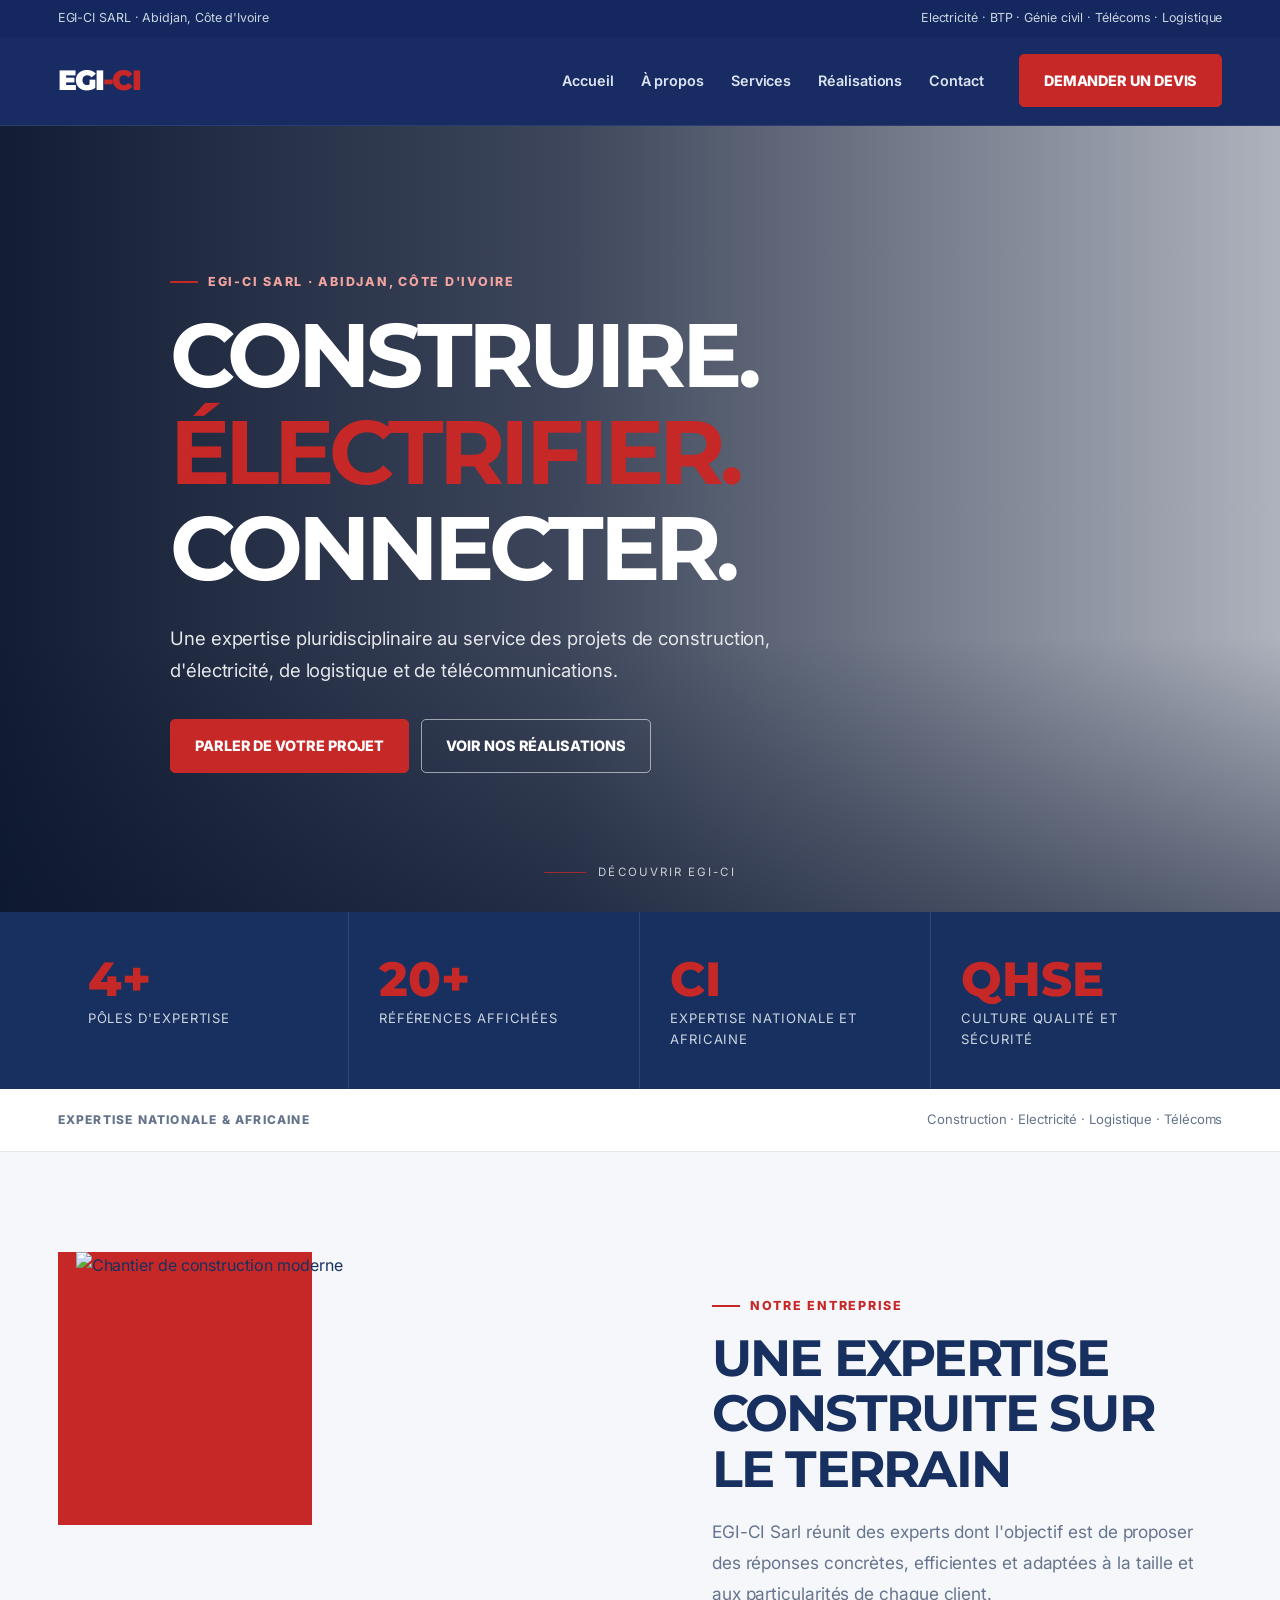
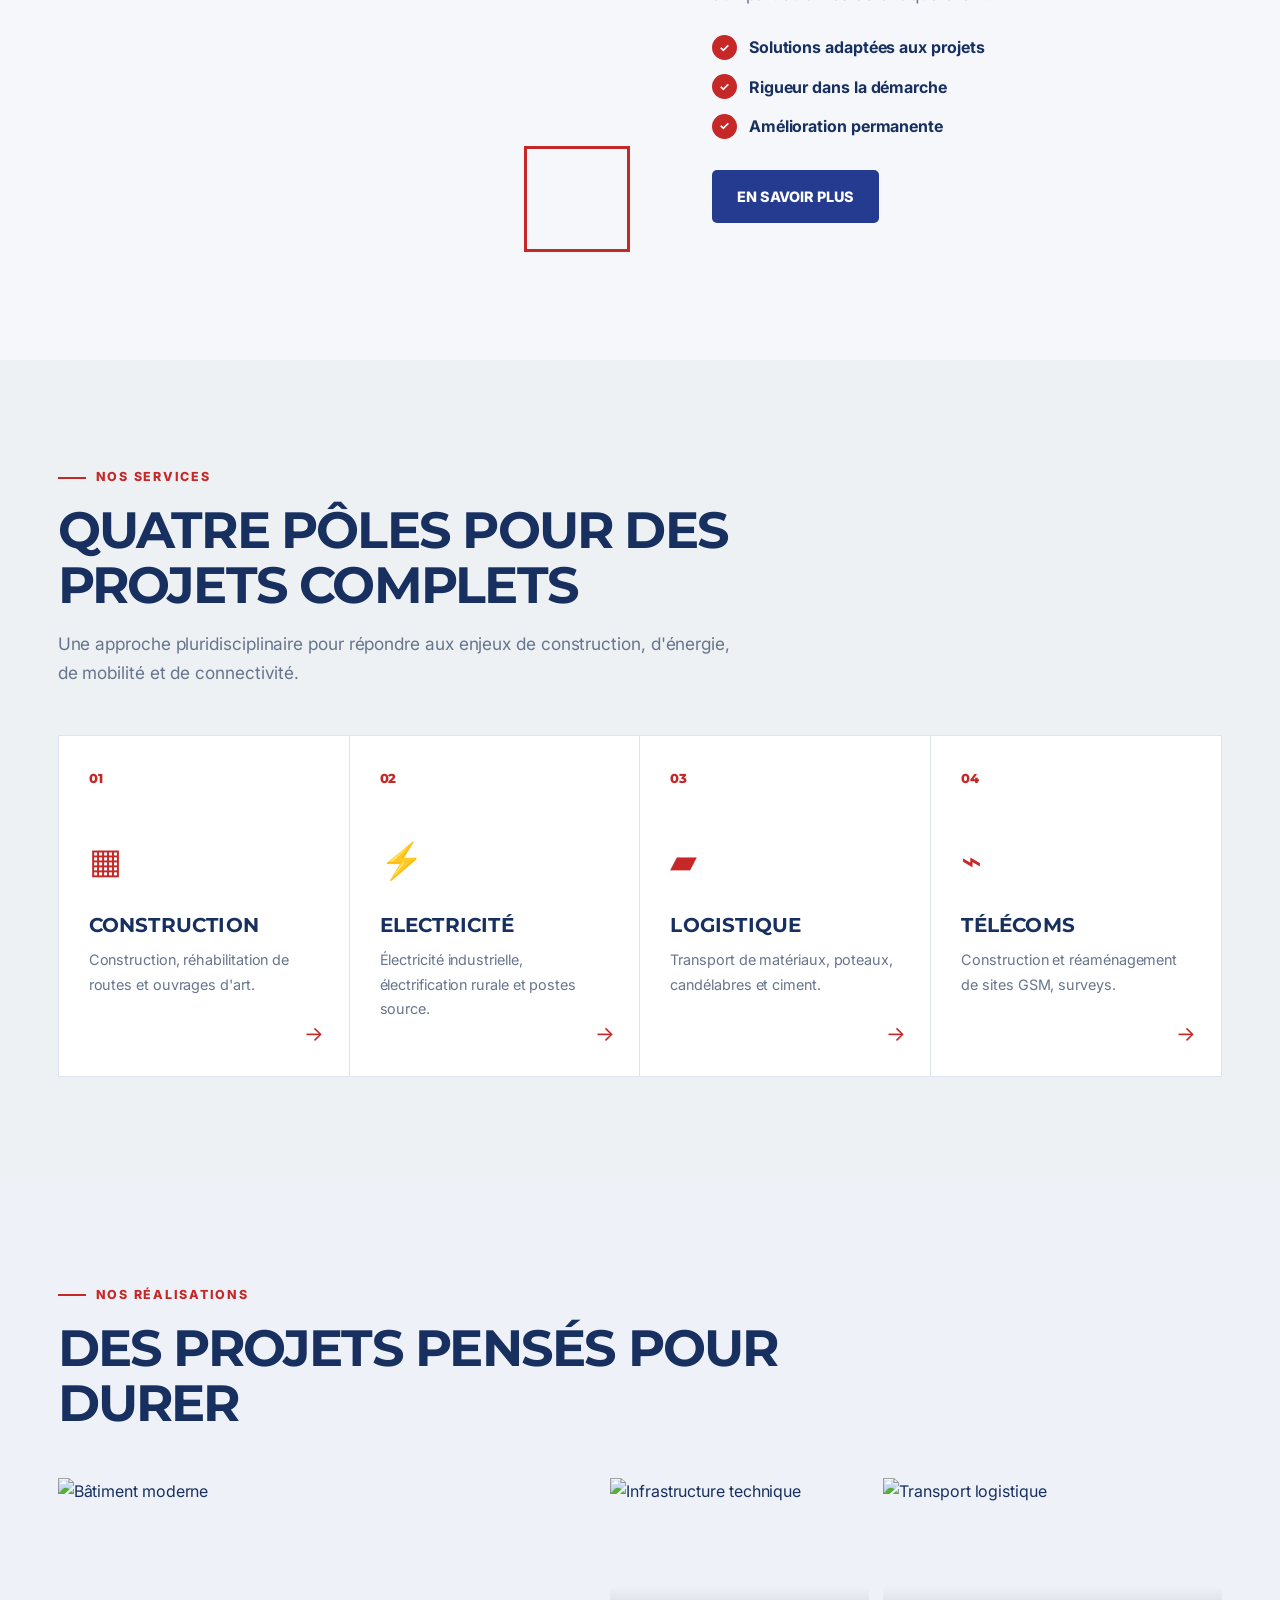
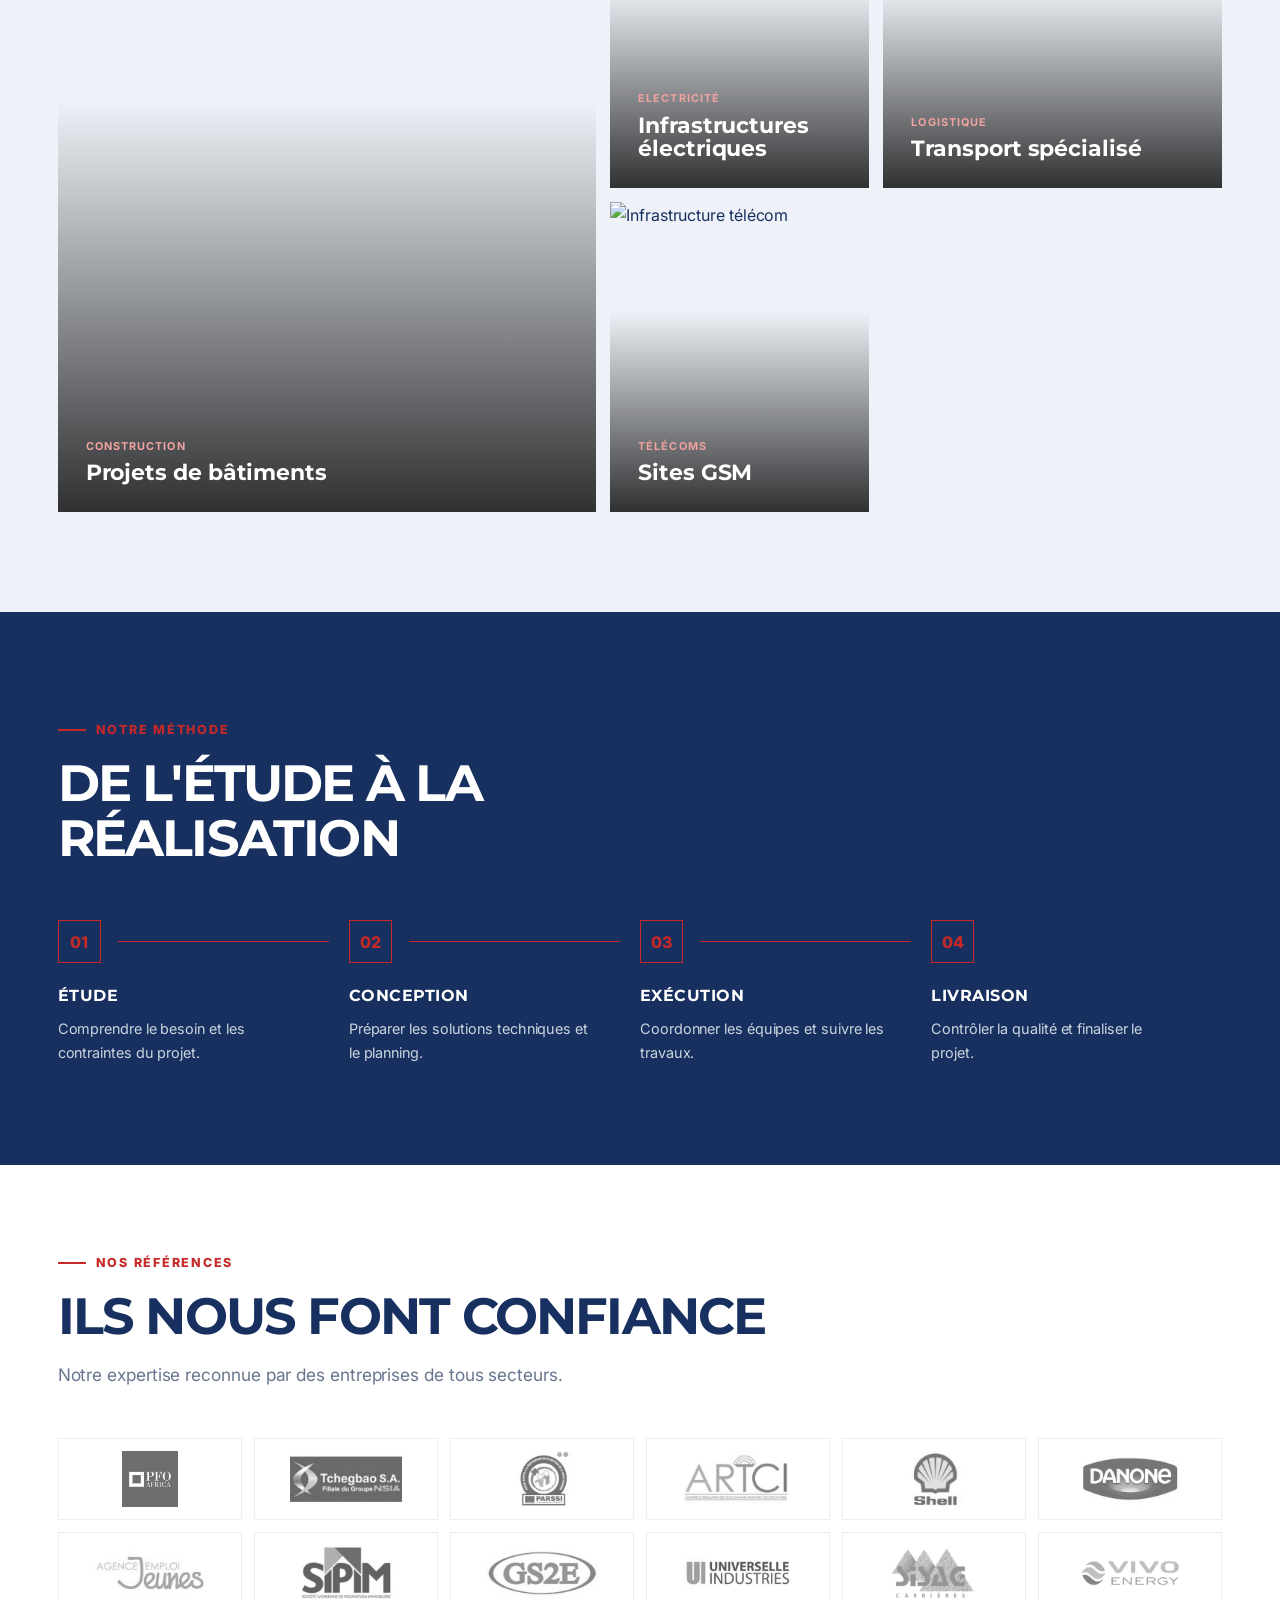
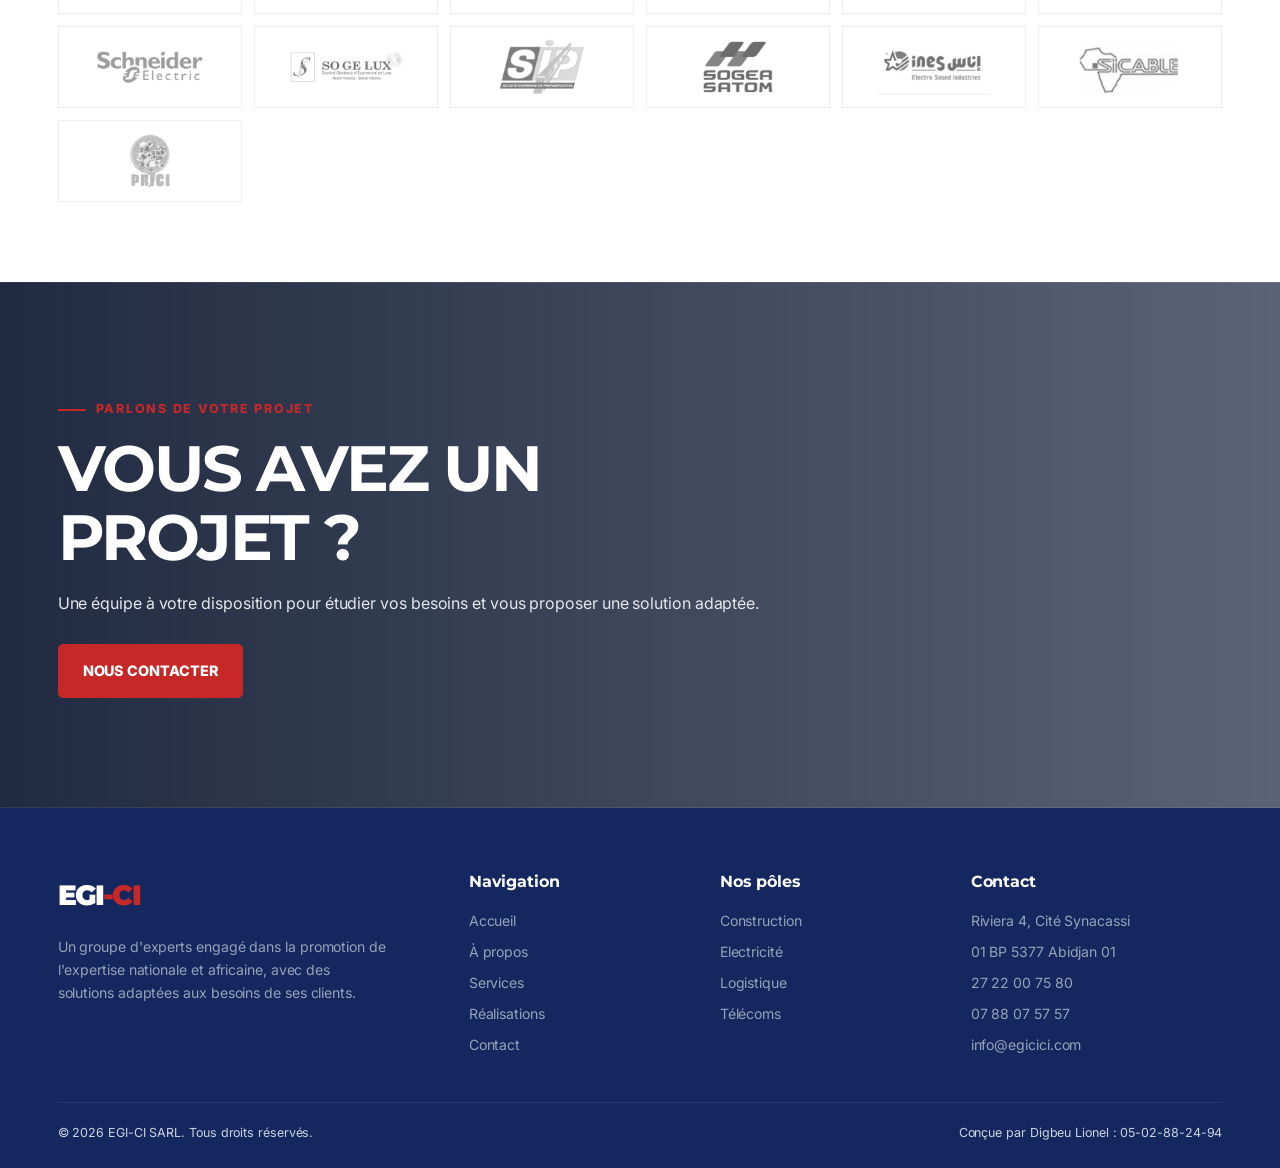
==== index.html @ a3d76b8f "Premier envoi du site" ====
<!doctype html>
<html lang="fr">

<head>
    <meta charset="utf-8">
    <meta name="viewport" content="width=device-width,initial-scale=1">
    <title>Accueil — EGI-CI</title>
    <meta name="description" content="EGI-CI SARL — construction, électricité, logistique et télécoms en Côte d'Ivoire">
    <link rel="stylesheet" href="css/style.css">
</head>

<body>
    <div class="topbar">
        <div class="container"><span>EGI-CI SARL · Abidjan, Côte d'Ivoire</span><span>Electricité · BTP · Génie civil ·
                Télécoms · Logistique</span></div>
    </div>
    <header class="navbar">
        <div class="container nav-inner">
            <a class="logo" href="index.html">EGI<span>-CI</span></a>
            <button class="menu-toggle" aria-label="Menu">☰</button>
            <nav class="nav-links">
                <a href="index.html">Accueil</a><a href="about.html">À propos</a><a href="services.html">Services</a><a
                    href="projects.html">Réalisations</a><a href="contact.html">Contact</a>
                <a class="btn btn-primary nav-cta" href="contact.html">DEMANDER UN DEVIS</a>
            </nav>
        </div>
    </header>
    <main>
        <section class="hero">
            <div class="container hero-content reveal">
                <div class="eyebrow">EGI-CI SARL · ABIDJAN, CÔTE D'IVOIRE</div>
                <h1>CONSTRUIRE.<br><span style="color:#C62828">ÉLECTRIFIER.</span><br>CONNECTER.</h1>
                <p>Une expertise pluridisciplinaire au service des projets de construction, d'électricité, de logistique
                    et de télécommunications.</p>
                <div class="hero-actions"><a class="btn btn-primary" href="contact.html">PARLER DE VOTRE PROJET</a><a
                        class="btn btn-outline" href="projects.html">VOIR NOS RÉALISATIONS</a></div>
            </div>
            <div class="scroll-note">DÉCOUVRIR EGI-CI</div>
        </section>
        <section class="stats">
            <div class="container stats-grid">
                <div class="stat reveal">
                    <div class="stat-number" data-count="4">0+</div>
                    <div class="stat-label">Pôles d'expertise</div>
                </div>
                <div class="stat reveal">
                    <div class="stat-number">20+</div>
                    <div class="stat-label">Références affichées</div>
                </div>
                <div class="stat reveal">
                    <div class="stat-number">CI</div>
                    <div class="stat-label">Expertise nationale et africaine</div>
                </div>
                <div class="stat reveal">
                    <div class="stat-number">QHSE</div>
                    <div class="stat-label">Culture qualité et sécurité</div>
                </div>
            </div>
        </section>
        <section style="background:#fff;border-bottom:1px solid #E5E7EB">
            <div class="container"
                style="padding:20px 0;display:flex;justify-content:space-between;gap:20px;align-items:center;flex-wrap:wrap">
                <span
                    style="font-size:.75rem;font-weight:800;letter-spacing:.1em;color:#64748B;text-transform:uppercase">Expertise
                    nationale & africaine</span><span style="font-size:.82rem;color:#64748B">Construction · Electricité
                    · Logistique · Télécoms</span></div>
        </section>
        <section class="section">
            <div class="container about-grid">
                <div class="image-frame reveal"><img
                        src="https://images.unsplash.com/photo-1590496793929-36417d3117de?auto=format&fit=crop&w=1200&q=85"
                        alt="Chantier de construction moderne"></div>
                <div class="reveal">
                    <div class="eyebrow">NOTRE ENTREPRISE</div>
                    <h2>UNE EXPERTISE CONSTRUITE SUR LE TERRAIN</h2>
                    <p class="lead" style="margin-top:20px">EGI-CI Sarl réunit des experts dont l'objectif est de
                        proposer des réponses concrètes, efficientes et adaptées à la taille et aux particularités de
                        chaque client.</p>
                    <ul class="check-list">
                        <li>Solutions adaptées aux projets</li>
                        <li>Rigueur dans la démarche</li>
                        <li>Amélioration permanente</li>
                    </ul><a class="btn btn-dark" href="about.html">EN SAVOIR PLUS</a>
                </div>
            </div>
        </section>
        <section class="section" style="background:#EEF1F4">
            <div class="container">
                <div class="section-head reveal">
                    <div class="eyebrow">NOS SERVICES</div>
                    <h2>QUATRE PÔLES POUR DES PROJETS COMPLETS</h2>
                    <p class="lead" style="margin-top:18px">Une approche pluridisciplinaire pour répondre aux enjeux de
                        construction, d'énergie, de mobilité et de connectivité.</p>
                </div>
                <div class="services-grid">
                    <div class="service-card reveal">
                        <div class="service-no">01</div>
                        <div class="service-icon">▦</div>
                        <h3>CONSTRUCTION</h3>
                        <p>Construction, réhabilitation de routes et ouvrages d'art.</p><a class="service-arrow"
                            href="services.html">→</a>
                    </div>
                    <div class="service-card reveal">
                        <div class="service-no">02</div>
                        <div class="service-icon">⚡</div>
                        <h3>ELECTRICITÉ</h3>
                        <p>Électricité industrielle, électrification rurale et postes source.</p><a
                            class="service-arrow" href="services.html">→</a>
                    </div>
                    <div class="service-card reveal">
                        <div class="service-no">03</div>
                        <div class="service-icon">▰</div>
                        <h3>LOGISTIQUE</h3>
                        <p>Transport de matériaux, poteaux, candélabres et ciment.</p><a class="service-arrow"
                            href="services.html">→</a>
                    </div>
                    <div class="service-card reveal">
                        <div class="service-no">04</div>
                        <div class="service-icon">⌁</div>
                        <h3>TÉLÉCOMS</h3>
                        <p>Construction et réaménagement de sites GSM, surveys.</p><a class="service-arrow"
                            href="services.html">→</a>
                    </div>
                </div>
            </div>
        </section>
        <section class="section projects">
            <div class="container">
                <div class="section-head reveal">
                    <div class="eyebrow">NOS RÉALISATIONS</div>
                    <h2>DES PROJETS PENSÉS POUR DURER</h2>
                </div>
                <div class="project-grid">
                    <a class="project reveal" href="projects.html"><img
                            src="https://images.unsplash.com/photo-1486406146926-c627a92ad1ab?auto=format&fit=crop&w=1400&q=85"
                            alt="Bâtiment moderne">
                        <div class="project-overlay">
                            <div><small>Construction</small>
                                <h3>Projets de bâtiments</h3>
                            </div>
                        </div>
                    </a>
                    <a class="project reveal" href="projects.html"><img
                            src="https://images.unsplash.com/photo-1518770660439-4636190af475?auto=format&fit=crop&w=900&q=85"
                            alt="Infrastructure technique">
                        <div class="project-overlay">
                            <div><small>Electricité</small>
                                <h3>Infrastructures électriques</h3>
                            </div>
                        </div>
                    </a>
                    <a class="project reveal" href="projects.html"><img
                            src="https://images.unsplash.com/photo-1558618666-fcd25c85cd64?auto=format&fit=crop&w=900&q=85"
                            alt="Transport logistique">
                        <div class="project-overlay">
                            <div><small>Logistique</small>
                                <h3>Transport spécialisé</h3>
                            </div>
                        </div>
                    </a>
                    <a class="project reveal" href="projects.html"><img
                            src="https://images.unsplash.com/photo-1558494949-ef010cbdcc31?auto=format&fit=crop&w=900&q=85"
                            alt="Infrastructure télécom">
                        <div class="project-overlay">
                            <div><small>Télécoms</small>
                                <h3>Sites GSM</h3>
                            </div>
                        </div>
                    </a>
                </div>
            </div>
        </section>
        <section class="section section-dark">
            <div class="container">
                <div class="section-head reveal">
                    <div class="eyebrow">NOTRE MÉTHODE</div>
                    <h2>DE L'ÉTUDE À LA RÉALISATION</h2>
                </div>
                <div class="process-grid">
                    <div class="process reveal">
                        <div class="process-number">01</div>
                        <h3>ÉTUDE</h3>
                        <p>Comprendre le besoin et les contraintes du projet.</p>
                    </div>
                    <div class="process reveal">
                        <div class="process-number">02</div>
                        <h3>CONCEPTION</h3>
                        <p>Préparer les solutions techniques et le planning.</p>
                    </div>
                    <div class="process reveal">
                        <div class="process-number">03</div>
                        <h3>EXÉCUTION</h3>
                        <p>Coordonner les équipes et suivre les travaux.</p>
                    </div>
                    <div class="process reveal">
                        <div class="process-number">04</div>
                        <h3>LIVRAISON</h3>
                        <p>Contrôler la qualité et finaliser le projet.</p>
                    </div>
                </div>
            </div>
        </section>
        <section class="section references">
            <div class="container">
                <div class="section-head reveal">
                    <div class="eyebrow">NOS RÉFÉRENCES</div>
                    <h2>ILS NOUS FONT CONFIANCE</h2>
                    <p class="lead" style="margin-top:18px">Notre expertise reconnue par des entreprises de tous secteurs.</p>
                </div>
            <div class="reference-grid">
                <div class="reference"><img src="assets/logos/PFO.png" alt="PFO"></div>
                <div class="reference"><img src="assets/logos/Tchegbao-300x150-1.jpg" alt="TCHEGBAO"></div>
                <div class="reference"><img src="assets/logos/PARSSI-300x150-1.jpg" alt="PARSSI"></div>
                <div class="reference"><img src="assets/logos/ARTCI-300x150-1.jpg" alt="ARTCI"></div>
                <div class="reference"><img src="assets/logos/SHELL-300x150-1.jpg" alt="SHELL"></div>
                <div class="reference"><img src="assets/logos/DANONE-300x150-1.jpg" alt="DANONE"></div>
                <div class="reference"><img src="assets/logos/AGENCE_EMPLOI_Jeunes-300x150-1.jpg" alt="AGENCE EMPLOI JEUNES"></div>
                <div class="reference"><img src="assets/logos/SIPIM-300x150-1.jpg" alt="SIPIM"></div>
                <div class="reference"><img src="assets/logos/GS2E-300x150-1.jpg" alt="GS2E"></div>
                <div class="reference"><img src="assets/logos/UNIVERSELLE_INDUSTRIES-300x150-1.jpg" alt="UNIVERSELLE INDUSTRIES"></div>
                <div class="reference"><img src="assets/logos/SISAG_Logo-300x150-1.png" alt="SISAG"></div>
                <div class="reference"><img src="assets/logos/VIVO_ENERGY_Logo-300x150-1.png" alt="VIVO ENERGY"></div>
                <div class="reference"><img src="assets/logos/Schneider_Electric_Logo-300x150-1.png" alt="SCHNEIDER ELECTRIC"></div>
                <div class="reference"><img src="assets/logos/SOGELUX_Logo-300x150-1.png" alt="SOGELUX"></div>
                <div class="reference"><img src="assets/logos/SIP_Logo-300x150-1.png" alt="SIP"></div>
                <div class="reference"><img src="assets/logos/SOGEA_SATOM_Logo-300x150-1.png" alt="SOGEA-SATOM"></div>
                <div class="reference"><img src="assets/logos/Ines_Logo-300x150-1.png" alt="INES"></div>
                <div class="reference"><img src="assets/logos/SICABLE_Logo-300x150-1.png" alt="SICABLE"></div>
                <div class="reference"><img src="assets/logos/PRICI_Logo-300x150-1.png" alt="PRICI"></div>
            </div>
            </div>
        </section>
        <section class="cta">
            <div class="container reveal">
                <div class="eyebrow">PARLONS DE VOTRE PROJET</div>
                <h2>VOUS AVEZ UN PROJET ?</h2>
                <p>Une équipe à votre disposition pour étudier vos besoins et vous proposer une solution adaptée.</p><a
                    class="btn btn-primary" href="contact.html">NOUS CONTACTER</a>
            </div>
        </section>
    </main>
    <footer>
        <div class="container">
            <div class="footer-grid">
                <div><a class="logo" href="index.html">EGI<span>-CI</span></a>
                    <p style="margin-top:16px;max-width:330px">Un groupe d'experts engagé dans la promotion de
                        l'expertise nationale et africaine, avec des solutions adaptées aux besoins de ses clients.</p>
                </div>
                <div>
                    <h3>Navigation</h3>
                    <ul>
                        <li><a href="index.html">Accueil</a></li>
                        <li><a href="about.html">À propos</a></li>
                        <li><a href="services.html">Services</a></li>
                        <li><a href="projects.html">Réalisations</a></li>
                        <li><a href="contact.html">Contact</a></li>
                    </ul>
                </div>
                <div>
                    <h3>Nos pôles</h3>
                    <ul>
                        <li>Construction</li>
                        <li>Electricité</li>
                        <li>Logistique</li>
                        <li>Télécoms</li>
                    </ul>
                </div>
                <div>
                    <h3>Contact</h3>
                    <ul>
                        <li>Riviera 4, Cité Synacassi</li>
                        <li>01 BP 5377 Abidjan 01</li>
                        <li>27 22 00 75 80</li>
                        <li>07 88 07 57 57</li>
                        <li>info@egicici.com</li>
                    </ul>
                </div>
            </div>
            <div class="footer-bottom"><span>© <span data-year></span> EGI-CI SARL. Tous droits
                    réservés.</span><span>Conçue par Digbeu Lionel : 05-02-88-24-94</span></div>
        </div>
    </footer>
    <script src="js/script.js"></script>
</body>

</html>
---- css/style.css ----
@import url('https://fonts.googleapis.com/css2?family=Inter:wght@400;500;600;700;800&family=Montserrat:wght@600;700;800;900&display=swap');

:root {
  --dark: #18305F;
  --orange: #C62828;
  --yellow: #C62828;
  --steel: #66758D;
  --light: #F5F7FB;
  --white: #FFFFFF;
  --line: #E2E7EF;
  --container: 1180px;
  --shadow: 0 18px 50px rgba(24, 48, 95, .10);
}

* {
  box-sizing: border-box;
  margin: 0;
  padding: 0
}

html {
  scroll-behavior: smooth
}

body {
  font-family: Inter, Arial, sans-serif;
  color: var(--dark);
  background: var(--light);
  line-height: 1.65
}

img {
  max-width: 100%;
  display: block
}

a {
  text-decoration: none;
  color: inherit
}

button,
input,
textarea {
  font: inherit
}

.container {
  width: min(92%, var(--container));
  margin: auto
}

.section {
  padding: 100px 0
}

.section-dark {
  background: var(--dark);
  color: #fff
}

.section-head {
  max-width: 720px;
  margin-bottom: 48px
}

.eyebrow {
  display: inline-flex;
  align-items: center;
  gap: 10px;
  color: var(--orange);
  font-size: .78rem;
  font-weight: 800;
  letter-spacing: .14em;
  text-transform: uppercase;
  margin-bottom: 14px
}

.eyebrow:before {
  content: "";
  width: 28px;
  height: 2px;
  background: var(--orange)
}

h1,
h2,
h3 {
  font-family: Montserrat, Arial, sans-serif;
  line-height: 1.08
}

h1 {
  font-size: clamp(3rem, 6vw, 5.3rem);
  letter-spacing: -.055em
}

h2 {
  font-size: clamp(2rem, 4vw, 3.25rem);
  letter-spacing: -.035em
}

h3 {
  font-size: 1.25rem
}

.lead {
  font-size: 1.08rem;
  color: var(--steel);
  max-width: 680px
}

.section-dark .lead {
  color: #CBD5DF
}

.btn {
  display: inline-flex;
  align-items: center;
  justify-content: center;
  gap: 10px;
  padding: 14px 24px;
  border-radius: 5px;
  font-weight: 800;
  font-size: .9rem;
  border: 1px solid transparent;
  transition: .3s ease;
  cursor: pointer
}

.btn-primary {
  background: var(--orange);
  color: #fff
}

.btn-primary:hover {
  background: #9F1F1F;
  transform: translateY(-2px);
  box-shadow: 0 10px 25px rgba(198, 40, 40, .25)
}

.btn-outline {
  border-color: rgba(255, 255, 255, .55);
  color: #fff;
  background: transparent
}

.btn-outline:hover {
  border-color: #fff;
  background: #fff;
  color: var(--dark)
}

.btn-dark {
  background: var(--dark);
  color: #fff
}

.btn-dark:hover {
  background: #102044;
  transform: translateY(-2px)
}

.topbar {
  background: #102044;
  color: #CBD5DF;
  font-size: .78rem
}

.topbar .container {
  display: flex;
  justify-content: space-between;
  gap: 20px;
  padding: 8px 0
}

.navbar {
  position: sticky;
  top: 0;
  z-index: 1000;
  background: rgba(24, 48, 95, .98);
  border-bottom: 1px solid rgba(255, 255, 255, .08);
  transition: .3s
}

.navbar.scrolled {
  box-shadow: 0 12px 35px rgba(0, 0, 0, .15)
}

.nav-inner {
  height: 82px;
  display: flex;
  align-items: center;
  justify-content: space-between;
  gap: 30px
}

.logo {
  font-family: Montserrat;
  font-weight: 900;
  letter-spacing: -.05em;
  font-size: 1.55rem;
  color: #fff
}

.logo span {
  color: var(--orange)
}

.nav-links {
  display: flex;
  align-items: center;
  gap: 27px;
  color: #DCE4F2;
  font-size: .9rem;
  font-weight: 600
}

.nav-links a {
  transition: .2s
}

.nav-links a:hover,
.nav-links a.active {
  color: var(--orange)
}

.nav-cta {
  margin-left: 8px
}

.menu-toggle {
  display: none;
  background: none;
  border: 0;
  color: #fff;
  font-size: 1.7rem
}

.hero {
  min-height: calc(100vh - 114px);
  display: flex;
  align-items: center;
  position: relative;
  background: linear-gradient(90deg, rgba(9, 20, 45, .92), rgba(9, 20, 45, .58), rgba(9, 20, 45, .35)), url('https://images.unsplash.com/photo-1504307651254-35680f356dfd?auto=format&fit=crop&w=2200&q=85') center/cover
}

.hero-content {
  color: #fff;
  max-width: 850px;
  padding: 100px 0
}

.hero .eyebrow {
  color: #E35B55
}

.hero p {
  font-size: 1.08rem;
  color: #E5E7EB;
  max-width: 650px;
  margin: 25px 0 32px
}

.hero-actions {
  display: flex;
  flex-wrap: wrap;
  gap: 12px
}

.scroll-note {
  position: absolute;
  bottom: 30px;
  left: 50%;
  transform: translateX(-50%);
  font-size: .72rem;
  letter-spacing: .18em;
  color: #fff;
  opacity: .75
}

.stats {
  background: var(--dark);
  color: #fff
}

.stats-grid {
  display: grid;
  grid-template-columns: repeat(4, 1fr)
}

.stat {
  padding: 34px 26px;
  border-right: 1px solid rgba(255, 255, 255, .1)
}

.stat:last-child {
  border-right: 0
}

.stat-number {
  font: 800 2.7rem Montserrat;
  color: var(--orange)
}

.stat-label {
  color: #CBD5DF;
  font-size: .9rem
}

.about-grid {
  display: grid;
  grid-template-columns: 1.05fr .95fr;
  gap: 75px;
  align-items: center
}

.image-frame {
  position: relative
}

.image-frame img {
  width: 100%;
  height: 560px;
  object-fit: cover
}

.image-frame:after {
  content: "";
  position: absolute;
  width: 120px;
  height: 120px;
  border: 3px solid var(--orange);
  right: -18px;
  bottom: -18px;
  z-index: -1
}

.check-list {
  list-style: none;
  margin: 25px 0 30px;
  display: grid;
  gap: 13px
}

.check-list li {
  display: flex;
  gap: 12px;
  align-items: center;
  font-weight: 700
}

.check-list li:before {
  content: "✓";
  display: grid;
  place-items: center;
  width: 25px;
  height: 25px;
  background: var(--orange);
  color: #fff;
  border-radius: 50%;
  font-size: .75rem
}

.services-grid {
  display: grid;
  grid-template-columns: repeat(4, 1fr);
  gap: 18px
}

.service-card {
  background: #fff;
  border: 1px solid var(--line);
  padding: 30px 26px;
  min-height: 300px;
  position: relative;
  transition: .3s ease
}

.service-card:hover {
  transform: translateY(-7px);
  border-color: var(--orange);
  box-shadow: var(--shadow)
}

.service-no {
  font: 800 .82rem Montserrat;
  color: var(--orange);
  margin-bottom: 45px
}

.service-icon {
  font-size: 2rem;
  margin-bottom: 25px
}

.service-card p {
  color: var(--steel);
  font-size: .9rem;
  margin-top: 12px
}

.service-arrow {
  position: absolute;
  bottom: 25px;
  right: 25px;
  color: var(--orange);
  font-size: 1.3rem
}

.projects {
  background: #EEF2F8
}

.project-grid {
  display: grid;
  grid-template-columns: 1.3fr .7fr .9fr;
  grid-template-rows: 280px 280px;
  gap: 14px
}

.project {
  position: relative;
  overflow: hidden
}

.project:first-child {
  grid-row: span 2
}

.project img {
  width: 100%;
  height: 100%;
  object-fit: cover;
  transition: .5s
}

.project:hover img {
  transform: scale(1.06)
}

.project-overlay {
  position: absolute;
  inset: 0;
  display: flex;
  align-items: flex-end;
  padding: 24px;
  background: linear-gradient(transparent 35%, rgba(0, 0, 0, .8));
  color: #fff
}

.project-overlay small {
  color: #E35B55;
  font-weight: 700;
  text-transform: uppercase;
  letter-spacing: .1em
}

.project-overlay h3 {
  margin-top: 4px
}

.process-grid {
  display: grid;
  grid-template-columns: repeat(4, 1fr);
  gap: 0;
  margin-top: 55px
}

.process {
  padding: 0 25px 0 0;
  position: relative
}

.process:not(:last-child):after {
  content: "";
  position: absolute;
  top: 21px;
  right: 20px;
  width: calc(100% - 80px);
  height: 1px;
  background: var(--orange)
}

.process-number {
  width: 43px;
  height: 43px;
  border: 1px solid var(--orange);
  display: grid;
  place-items: center;
  color: var(--orange);
  font-weight: 800;
  margin-bottom: 24px;
  background: var(--dark);
  position: relative;
  z-index: 1
}

.process p {
  color: #CBD5DF;
  margin-top: 12px;
  font-size: .9rem
}

.why-grid {
  display: grid;
  grid-template-columns: .9fr 1.1fr;
  gap: 70px;
  align-items: center
}

.why-image img {
  height: 540px;
  width: 100%;
  object-fit: cover
}

.advantages {
  display: grid;
  grid-template-columns: 1fr 1fr;
  gap: 28px;
  margin-top: 35px
}

.advantage {
  border-top: 1px solid var(--line);
  padding-top: 20px
}

.advantage span {
  color: var(--orange);
  font: 800 .75rem Montserrat
}

.advantage p {
  color: var(--steel);
  font-size: .9rem;
  margin-top: 8px
}

.cta {
  position: relative;
  color: #fff;
  background: linear-gradient(90deg, rgba(9, 20, 45, .9), rgba(9, 20, 45, .65)), url('https://images.unsplash.com/photo-1541888946425-d81bb19240f5?auto=format&fit=crop&w=2200&q=85') center/cover
}

.cta .container {
  padding: 110px 0
}

.cta h2 {
  max-width: 650px
}

.cta p {
  color: #E5E7EB;
  margin: 18px 0 28px
}
.references {
  background: #fff
}

.reference-grid {
  display: grid;
  grid-template-columns: repeat(6, 1fr);
  gap: 12px;
  margin-top: 35px
}

.reference {
  height: 90px;
  border: 1px solid var(--line);
  display: flex;
  align-items: center;
  justify-content: center;
  padding: 12px;
  box-sizing: border-box;
  overflow: hidden;
  filter: grayscale(1);
  opacity: .7;
  transition: .2s
}
.reference img {
  display: block;
  width: auto;
  height: auto;
  max-width: 100%;
  max-height: 100%;
  object-fit: contain;
}

.reference:hover {
  filter: none;
  opacity: 1;
  border-color: var(--orange)
}

.page-hero {
  padding: 105px 0 85px;
  background: var(--dark);
  color: #fff;
  position: relative;
  overflow: hidden
}

.page-hero {
  padding: 105px 0 85px;
  background: var(--dark);
  color: #fff;
  position: relative;
  overflow: hidden
}

.page-hero:after {
  content: "";
  position: absolute;
  right: -80px;
  top: -150px;
  width: 450px;
  height: 450px;
  border: 2px solid rgba(249, 115, 22, .35);
  transform: rotate(25deg)
}

.page-hero p {
  margin-top: 20px;
  color: #CBD5DF;
  max-width: 700px
}

.service-detail {
  display: grid;
  grid-template-columns: .8fr 1.2fr;
  gap: 60px;
  align-items: start;
  margin-bottom: 80px
}

.service-detail img {
  height: 380px;
  width: 100%;
  object-fit: cover
}

.service-detail ul {
  margin-top: 20px;
  padding-left: 20px;
  color: var(--steel)
}

.service-detail li {
  margin: 7px 0
}

.contact-grid {
  display: grid;
  grid-template-columns: .8fr 1.2fr;
  gap: 50px
}

.contact-card {
  background: var(--dark);
  color: #fff;
  padding: 38px
}

.contact-item {
  padding: 20px 0;
  border-bottom: 1px solid rgba(255, 255, 255, .12)
}

.contact-item:last-child {
  border-bottom: 0
}

.contact-item small {
  color: #94A3B8;
  display: block;
  margin-bottom: 4px
}

.form {
  background: #fff;
  border: 1px solid var(--line);
  padding: 38px
}

.form-grid {
  display: grid;
  grid-template-columns: 1fr 1fr;
  gap: 18px
}

.field {
  display: flex;
  flex-direction: column;
  gap: 7px
}

.field.full {
  grid-column: 1/-1
}

.field label {
  font-size: .8rem;
  font-weight: 800
}

.field input,
.field textarea {
  border: 1px solid #D7DDE3;
  padding: 13px 14px;
  outline: 0;
  border-radius: 3px
}

.field input:focus,
.field textarea:focus {
  border-color: var(--orange)
}

.field textarea {
  min-height: 150px;
  resize: vertical
}

footer {
  background: #102044;
  color: #CBD5DF;
  padding: 65px 0 25px
}

.footer-grid {
  display: grid;
  grid-template-columns: 1.5fr 1fr 1fr 1.2fr;
  gap: 45px
}

footer h3 {
  color: #fff;
  font-size: 1rem;
  margin-bottom: 18px
}

footer p,
footer li {
  font-size: .88rem;
  color: #94A3B8
}

footer ul {
  list-style: none;
  display: grid;
  gap: 8px
}

.footer-bottom {
  border-top: 1px solid rgba(255, 255, 255, .08);
  margin-top: 45px;
  padding-top: 20px;
  font-size: .78rem;
  display: flex;
  justify-content: space-between;
  gap: 20px
}

.reveal {
  opacity: 0;
  transform: translateY(24px);
  transition: .7s ease
}

.reveal.visible {
  opacity: 1;
  transform: none
}

@media(max-width:1000px) {
  .nav-links {
    gap: 16px
  }

  .services-grid {
    grid-template-columns: 1fr 1fr
  }

  .reference-grid {
    grid-template-columns: repeat(3, 1fr)
  }

  .about-grid,
  .why-grid,
  .contact-grid {
    grid-template-columns: 1fr;
    gap: 45px
  }

  .image-frame img,
  .why-image img {
    height: 440px
  }
}

@media(max-width:780px) {
  .topbar {
    display: none
  }

  .nav-inner {
    height: 72px
  }

  .menu-toggle {
    display: block
  }

  .nav-links {
    display: none;
    position: absolute;
    top: 72px;
    left: 0;
    right: 0;
    background: var(--dark);
    padding: 20px 4%;
    flex-direction: column;
    align-items: flex-start;
    border-top: 1px solid rgba(255, 255, 255, .08)
  }

  .nav-links.open {
    display: flex
  }

  .nav-cta {
    margin-left: 0
  }

  .hero {
    min-height: calc(100vh - 72px)
  }

  .hero-content {
    padding: 80px 0
  }

  .stats-grid {
    grid-template-columns: 1fr 1fr
  }

  .stat:nth-child(2) {
    border-right: 0
  }

  .stat:nth-child(-n+2) {
    border-bottom: 1px solid rgba(255, 255, 255, .1)
  }

  .section {
    padding: 75px 0
  }

  .services-grid {
    grid-template-columns: 1fr
  }

  .project-grid {
    display: grid;
    grid-template-columns: 1fr;
    grid-template-rows: 300px 220px 220px 220px
  }

  .project:first-child {
    grid-row: auto
  }

  .process-grid {
    grid-template-columns: 1fr;
    gap: 30px
  }

  .process {
    padding-right: 0
  }

  .process:not(:last-child):after {
    display: none
  }

  .advantages {
    grid-template-columns: 1fr
  }

  .form-grid {
    grid-template-columns: 1fr
  }

  .field.full {
    grid-column: auto
  }

  .footer-grid {
    grid-template-columns: 1fr 1fr
  }

  .footer-bottom {
    flex-direction: column
  }
}

@media(max-width:500px) {
  h1 {
    font-size: 2.65rem
  }

  .hero-actions {
    flex-direction: column;
    align-items: stretch
  }

  .btn {
    width: 100%
  }

  .stats-grid {
    grid-template-columns: 1fr
  }

  .stat {
    border-right: 0;
    border-bottom: 1px solid rgba(255, 255, 255, .1) !important
  }

  .reference-grid {
    grid-template-columns: 1fr 1fr
  }

  .footer-grid {
    grid-template-columns: 1fr
  }
}

/* ===== V2 PREMIUM CORPORATE LAYER ===== */
:root {
  --dark-2: #102044;
  --orange-2: #C62828;
  --radius-sm: 4px;
}

body {
  letter-spacing: -.005em
}

.container {
  width: min(91%, 1240px)
}

.nav-inner {
  height: 88px
}

.logo {
  font-size: 1.72rem;
  letter-spacing: -.065em
}

.nav-links a {
  position: relative
}

.nav-links a:not(.btn):after {
  content: "";
  position: absolute;
  left: 0;
  bottom: -9px;
  width: 0;
  height: 2px;
  background: var(--orange);
  transition: .25s
}

.nav-links a:not(.btn):hover:after,
.nav-links a.active:not(.btn):after {
  width: 100%
}

.hero {
  min-height: calc(100vh - 114px);
  background:
    linear-gradient(90deg, rgba(9, 20, 45, .96) 0%, rgba(9, 20, 45, .78) 44%, rgba(9, 20, 45, .30) 100%),
    url('https://images.unsplash.com/photo-1541888946425-d81bb19240f5?auto=format&fit=crop&w=2400&q=90') center/cover;
}

.hero:before {
  content: "";
  position: absolute;
  inset: 0;
  background: linear-gradient(0deg, rgba(9, 20, 45, .5), transparent 35%);
  pointer-events: none
}

.hero-content {
  position: relative;
  z-index: 1;
  max-width: 940px
}

.hero h1 {
  font-size: clamp(3.25rem, 7vw, 6.6rem);
  max-width: 900px
}

.hero h1 span {
  display: inline-block
}

.hero p {
  font-size: 1.16rem;
  line-height: 1.75;
  max-width: 680px
}

.hero-actions .btn {
  min-width: 190px
}

.scroll-note {
  display: flex;
  align-items: center;
  gap: 12px
}

.scroll-note:before {
  content: "";
  width: 42px;
  height: 1px;
  background: var(--orange)
}

.stats {
  position: relative
}

.stats-grid {
  grid-template-columns: repeat(4, 1fr)
}

.stat {
  padding: 38px 30px
}

.stat-number {
  font-size: 3rem
}

.stat-label {
  font-size: .82rem;
  text-transform: uppercase;
  letter-spacing: .07em
}

.section-head h2 {
  max-width: 800px
}

.about-grid {
  gap: 90px
}

.image-frame {
  padding: 0 0 18px 18px
}

.image-frame:before {
  content: "";
  position: absolute;
  left: 0;
  top: 0;
  width: 45%;
  height: 45%;
  background: var(--orange);
  z-index: -1
}

.image-frame:after {
  right: -8px;
  bottom: 8px;
  width: 100px;
  height: 100px
}

.image-frame img {
  height: 590px
}

.about-grid .lead {
  line-height: 1.8
}

.services-grid {
  grid-template-columns: repeat(4, 1fr);
  gap: 1px;
  background: #DDE4EF;
  border: 1px solid #DDE4EF
}

.service-card {
  border: 0;
  min-height: 340px;
  padding: 34px 30px
}

.service-icon {
  font-size: 2.2rem;
  color: var(--orange)
}

.service-card h3 {
  letter-spacing: .01em
}

.service-card p {
  line-height: 1.7
}

.service-card:hover {
  transform: none;
  box-shadow: none;
  background: #fff
}

.service-card:hover .service-no {
  color: var(--dark)
}

.service-card:hover .service-icon {
  transform: translateY(-3px)
}

.service-icon {
  transition: .3s
}

.project-grid {
  grid-template-columns: 1.35fr .65fr .85fr;
  grid-template-rows: 310px 310px
}

.project-overlay {
  padding: 28px
}

.project-overlay h3 {
  font-size: 1.35rem
}

.project-overlay small {
  font-size: .68rem
}

.process {
  padding-right: 42px
}

.process-number {
  border-radius: 0
}

.process h3 {
  font-size: 1rem;
  letter-spacing: .03em
}

.process p {
  line-height: 1.7
}

.references {
  padding-top: 80px;
  padding-bottom: 80px
}

.reference {
  height: 82px;
  background: #fff
}

.cta:before {
  content: "";
  position: absolute;
  inset: 0;
  border-top: 1px solid rgba(255, 255, 255, .08);
  border-bottom: 1px solid rgba(255, 255, 255, .08)
}

.cta .container {
  position: relative
}

.cta h2 {
  font-size: clamp(2.5rem, 5vw, 4.5rem)
}

.page-hero {
  padding: 130px 0 105px
}

.page-hero h1 {
  font-size: clamp(3rem, 6vw, 5.8rem)
}

footer {
  background: #0D1B36
}

.footer-grid {
  grid-template-columns: 1.6fr .9fr .9fr 1.1fr
}

@media(max-width:1000px) {
  .services-grid {
    grid-template-columns: 1fr 1fr
  }
}

@media(max-width:780px) {
  .nav-inner {
    height: 74px
  }

  .nav-links {
    top: 74px
  }

  .hero {
    min-height: calc(100vh - 74px)
  }

  .hero h1 {
    font-size: clamp(2.8rem, 12vw, 4.5rem)
  }

  .hero p {
    font-size: 1rem
  }

  .image-frame {
    padding-left: 10px
  }
}

/* ===== V3 EGI-CI BRAND SYSTEM + REALISATIONS GALLERY ===== */
:root {
  --brand-blue: #243B8F;
  --brand-blue-dark: #14275F;
  --brand-red: #C62828;
  --brand-red-dark: #9F1F1F;
  --brand-red-soft: #E35B55;
}

/* Brand colors sampled visually from the EGI-CI logo shown on the official website. */
.topbar {
  background: var(--brand-blue-dark)
}

.navbar {
  background: rgba(20, 39, 95, .98)
}

.nav-links a:hover,
.nav-links a.active {
  color: var(--brand-red-soft)
}

.nav-links a:not(.btn):after {
  background: var(--brand-red)
}

.logo span,
.eyebrow,
.service-no,
.service-arrow,
.stat-number {
  color: var(--brand-red)
}

.btn-primary {
  background: var(--brand-red);
  border-color: var(--brand-red)
}

.btn-primary:hover {
  background: var(--brand-red-dark);
  border-color: var(--brand-red-dark);
  box-shadow: 0 10px 25px rgba(198, 40, 40, .25)
}

.btn-dark {
  background: var(--brand-blue);
  color: #fff
}

.btn-dark:hover {
  background: var(--brand-blue-dark)
}

.hero .eyebrow {
  color: #F1A3A0
}

.scroll-note:before {
  background: var(--brand-red)
}

.image-frame:before {
  background: var(--brand-red)
}

.image-frame:after {
  border-color: var(--brand-red)
}

.check-list li:before {
  background: var(--brand-red)
}

.service-card:hover {
  border-color: var(--brand-red)
}

.project-overlay small {
  color: #F1A3A0
}

.process:not(:last-child):after {
  background: var(--brand-red)
}

.process-number {
  border-color: var(--brand-red);
  color: var(--brand-red)
}

.advantage span {
  color: var(--brand-red)
}

.page-hero .eyebrow:before,
.eyebrow:before {
  background: var(--brand-red)
}

footer {
  background: var(--brand-blue-dark)
}

/* Gallery */
.gallery-toolbar {
  display: flex;
  align-items: center;
  justify-content: space-between;
  gap: 20px;
  flex-wrap: wrap;
  margin: 0 0 34px
}

.gallery-filters {
  display: flex;
  gap: 8px;
  flex-wrap: wrap
}

.gallery-filter {
  appearance: none;
  border: 1px solid #D9E0EC;
  background: #fff;
  color: var(--brand-blue);
  padding: 11px 17px;
  border-radius: 999px;
  font-size: .78rem;
  font-weight: 800;
  letter-spacing: .04em;
  text-transform: uppercase;
  cursor: pointer;
  transition: .25s ease
}

.gallery-filter:hover,
.gallery-filter.is-active {
  background: var(--brand-blue);
  border-color: var(--brand-blue);
  color: #fff;
  transform: translateY(-1px)
}

.gallery-count {
  font-size: .8rem;
  color: var(--steel);
  font-weight: 700
}

.gallery-grid {
  display: grid;
  grid-template-columns: repeat(12, 1fr);
  gap: 14px
}

.gallery-item {
  grid-column: span 4;
  position: relative;
  overflow: hidden;
  min-height: 300px;
  background: #DCE3EE;
  cursor: pointer;
  isolation: isolate
}

.gallery-item:nth-child(1),
.gallery-item:nth-child(8) {
  grid-column: span 6;
  min-height: 420px
}

.gallery-item:nth-child(5),
.gallery-item:nth-child(12) {
  grid-column: span 6
}

.gallery-item.is-hidden {
  display: none
}

.gallery-item img {
  width: 100%;
  height: 100%;
  min-height: 300px;
  object-fit: cover;
  transition: transform .55s ease, filter .4s ease
}

.gallery-item:after {
  content: "";
  position: absolute;
  inset: 0;
  background: linear-gradient(180deg, transparent 35%, rgba(8, 18, 42, .9) 100%);
  z-index: 1
}

.gallery-item:hover img {
  transform: scale(1.055);
  filter: saturate(1.06)
}

.gallery-caption {
  position: absolute;
  z-index: 2;
  left: 24px;
  right: 24px;
  bottom: 22px;
  color: #fff
}

.gallery-caption .tag {
  display: inline-flex;
  padding: 6px 9px;
  background: var(--brand-red);
  font-size: .65rem;
  font-weight: 800;
  letter-spacing: .1em;
  text-transform: uppercase;
  margin-bottom: 8px
}

.gallery-caption h3 {
  font-size: 1.35rem
}

.gallery-caption p {
  font-size: .82rem;
  color: #DCE4F2;
  margin-top: 4px
}

.gallery-open {
  position: absolute;
  right: 22px;
  top: 20px;
  z-index: 2;
  width: 42px;
  height: 42px;
  border: 1px solid rgba(255, 255, 255, .45);
  display: grid;
  place-items: center;
  color: #fff;
  background: rgba(20, 39, 95, .45);
  backdrop-filter: blur(5px);
  font-size: 1.1rem;
  transition: .25s
}

.gallery-item:hover .gallery-open {
  background: var(--brand-red);
  border-color: var(--brand-red)
}

.lightbox {
  position: fixed;
  inset: 0;
  z-index: 3000;
  background: rgba(5, 12, 28, .94);
  display: none;
  align-items: center;
  justify-content: center;
  padding: 28px
}

.lightbox.open {
  display: flex
}

.lightbox-inner {
  width: min(1200px, 94vw);
  max-height: 92vh;
  position: relative;
  display: flex;
  align-items: center;
  justify-content: center
}

.lightbox img {
  max-width: 100%;
  max-height: 82vh;
  object-fit: contain;
  box-shadow: 0 25px 80px rgba(0, 0, 0, .4)
}

.lightbox-close {
  position: absolute;
  right: -4px;
  top: -54px;
  width: 44px;
  height: 44px;
  border: 1px solid rgba(255, 255, 255, .3);
  background: rgba(255, 255, 255, .08);
  color: #fff;
  font-size: 1.5rem;
  cursor: pointer
}

.lightbox-info {
  position: absolute;
  left: 0;
  bottom: -58px;
  color: #fff
}

.lightbox-info small {
  color: #F1A3A0;
  text-transform: uppercase;
  letter-spacing: .12em;
  font-weight: 800
}

.lightbox-info h3 {
  font-size: 1.15rem;
  margin-top: 3px
}

@media(max-width:900px) {

  .gallery-item,
  .gallery-item:nth-child(1),
  .gallery-item:nth-child(8),
  .gallery-item:nth-child(5),
  .gallery-item:nth-child(12) {
    grid-column: span 6;
    min-height: 300px
  }
}

@media(max-width:600px) {
  .gallery-toolbar {
    align-items: flex-start
  }

  .gallery-filters {
    width: 100%
  }

  .gallery-filter {
    padding: 9px 12px;
    font-size: .7rem
  }

  .gallery-grid {
    grid-template-columns: 1fr
  }

  .gallery-item,
  .gallery-item:nth-child(1),
  .gallery-item:nth-child(8),
  .gallery-item:nth-child(5),
  .gallery-item:nth-child(12) {
    grid-column: span 1;
    min-height: 280px
  }

  .gallery-item img {
    min-height: 280px
  }

  .lightbox {
    padding: 16px
  }

  .lightbox-close {
    right: 0;
    top: -52px
  }

  .lightbox-info {
    bottom: -66px
  }
}

@media(prefers-reduced-motion:reduce) {

  .gallery-item img,
  .gallery-filter {
    transition: none
  }
}

.gallery-source {
  margin-top: 28px;
  padding-top: 18px;
  border-top: 1px solid #DDE4EF;
  color: #718096;
  font-size: .78rem;
  line-height: 1.7
}
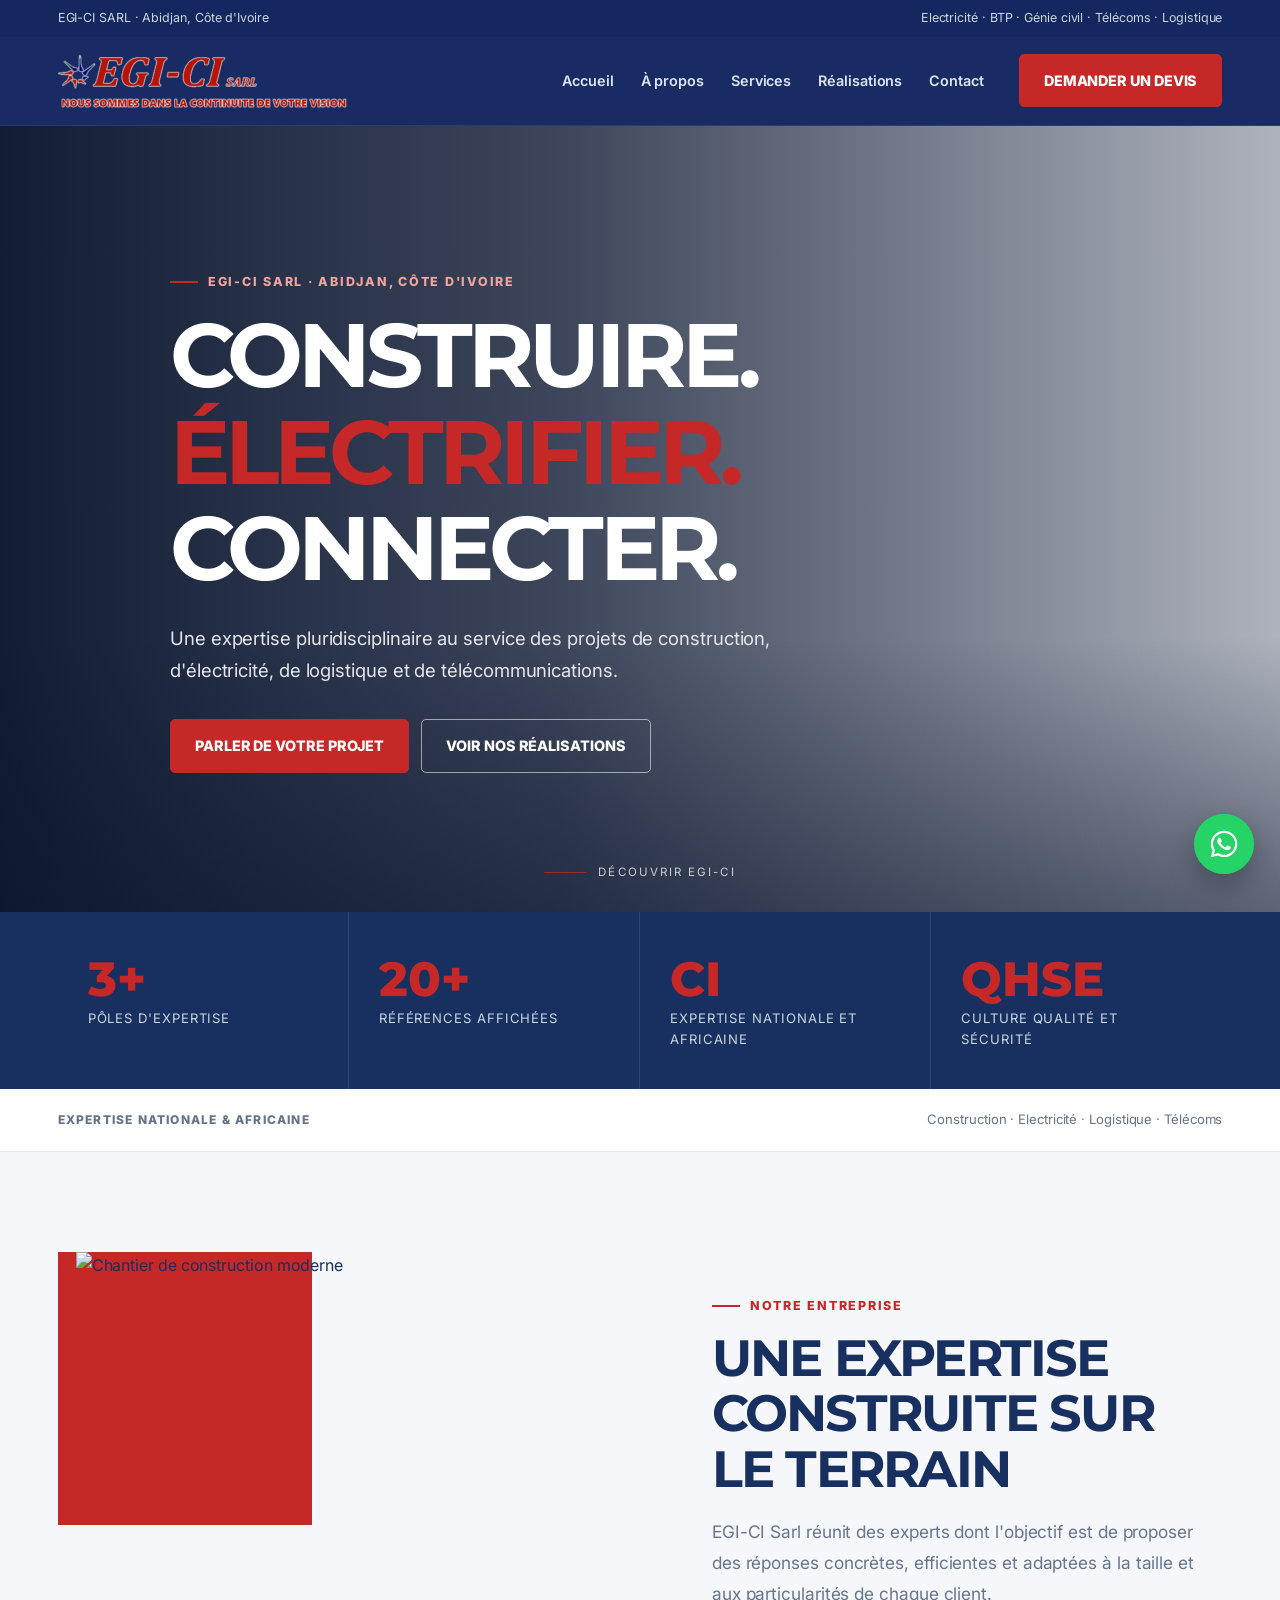
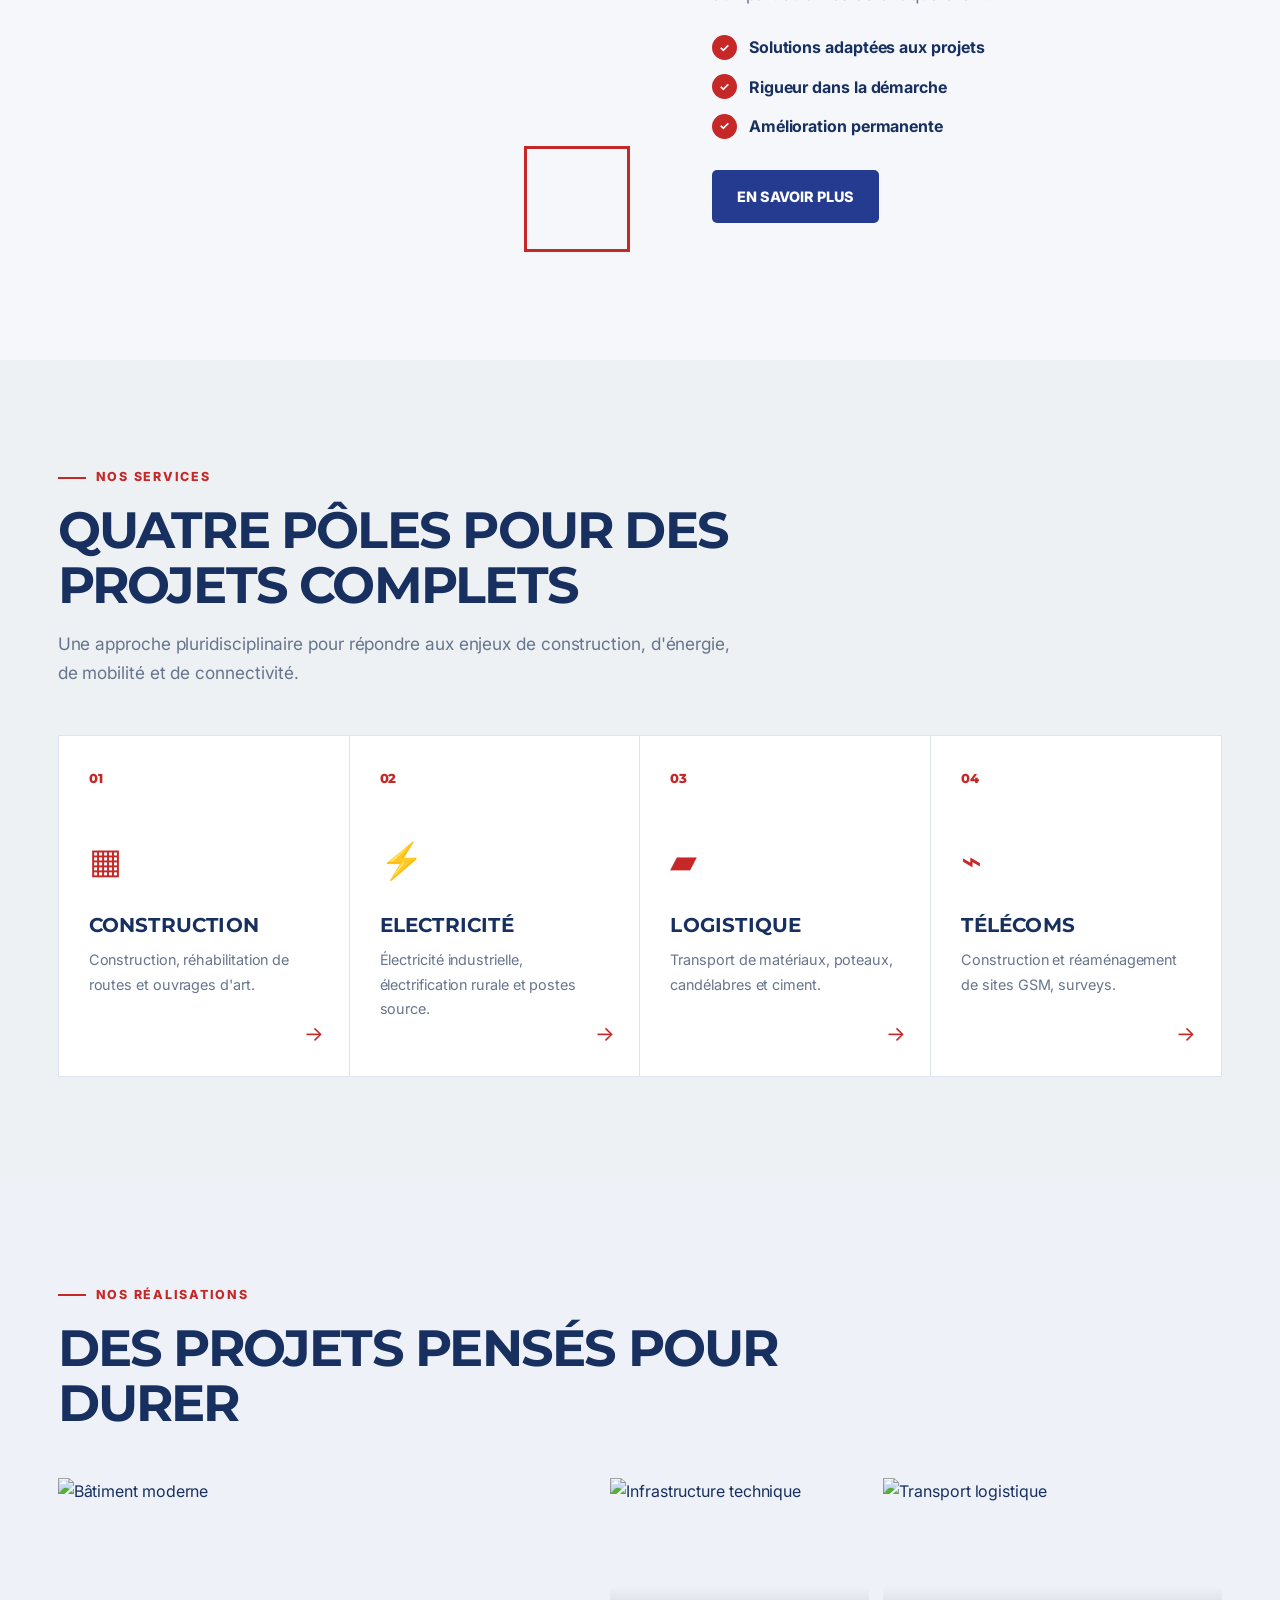
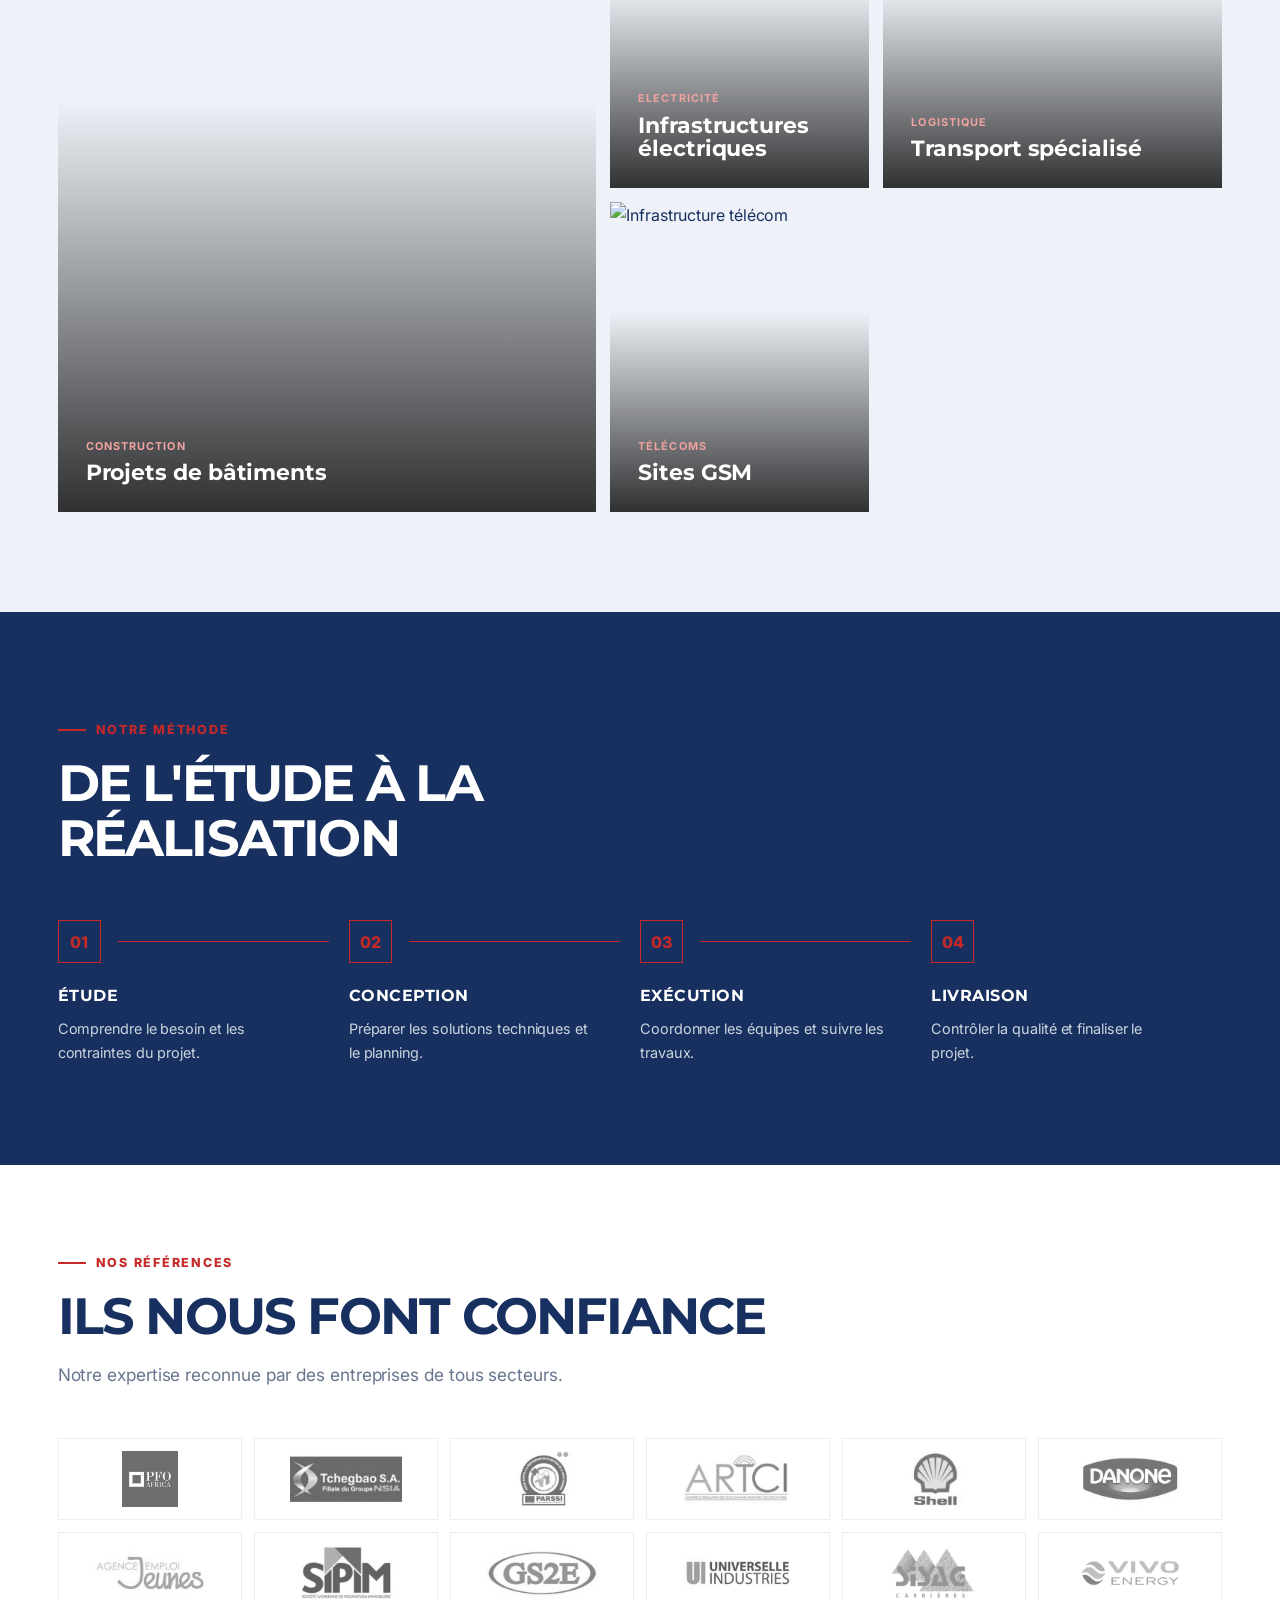
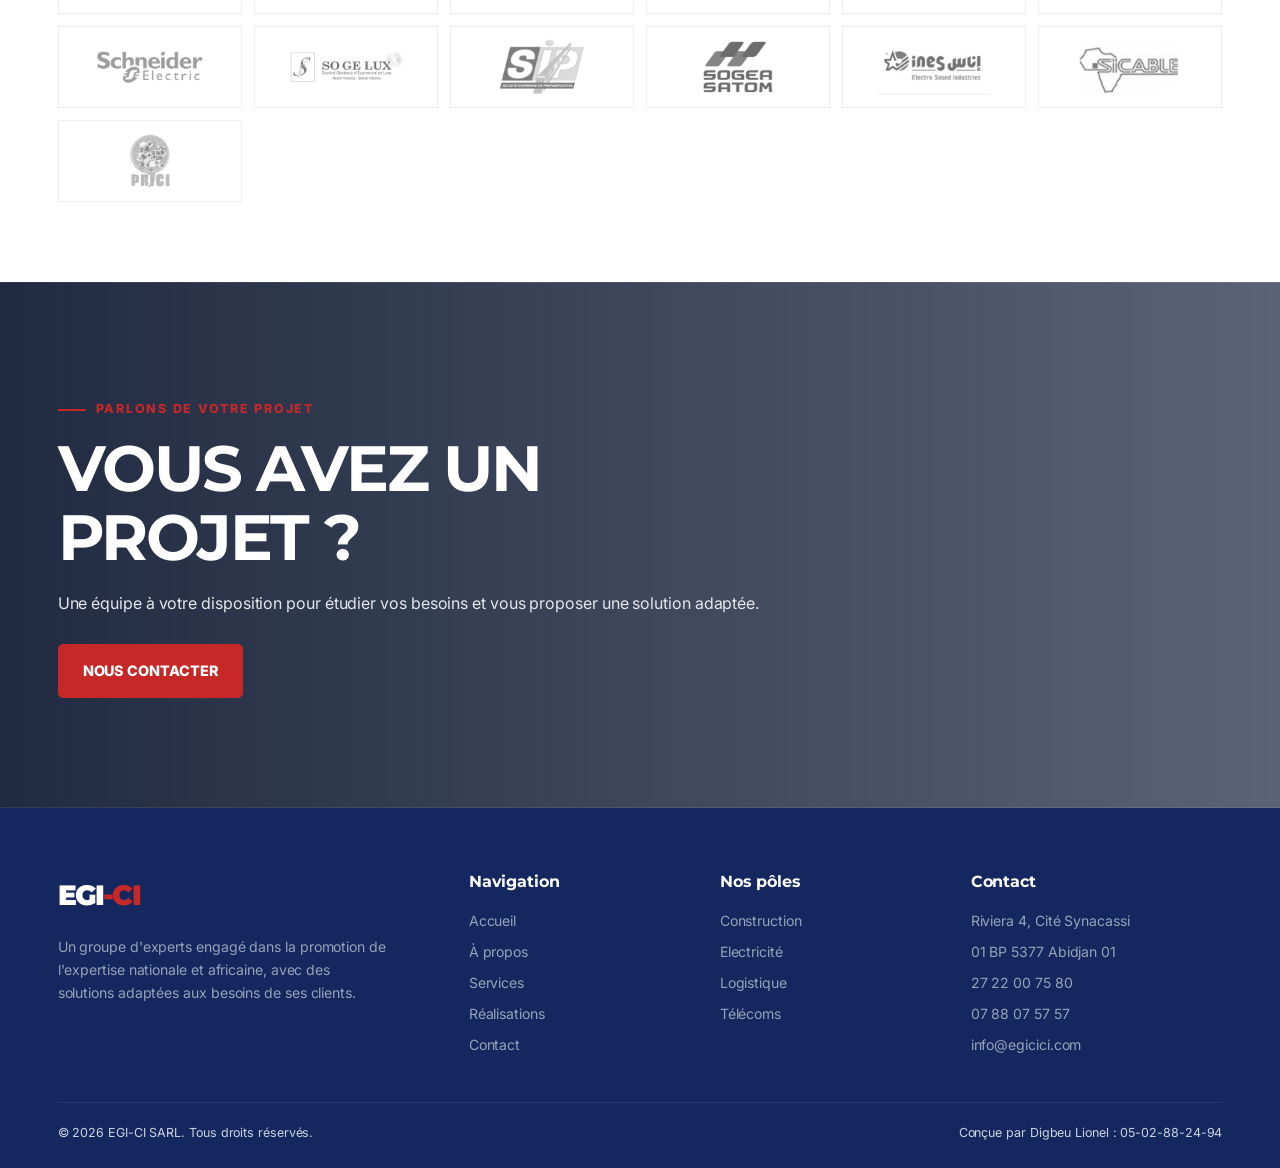
==== commit 2e7b9e47: "ajout du logo et du boutton whatssap" ====
--- a/index.html
+++ b/index.html
@@ -16,7 +16,7 @@
     </div>
     <header class="navbar">
         <div class="container nav-inner">
-            <a class="logo" href="index.html">EGI<span>-CI</span></a>
+            <a class="logo" href="index.html"><img src="assets/logos/EGICICI_Logo-2-290x61.png" alt="LOGO EGICI-CI"></a>
             <button class="menu-toggle" aria-label="Menu">☰</button>
             <nav class="nav-links">
                 <a href="index.html">Accueil</a><a href="about.html">À propos</a><a href="services.html">Services</a><a
@@ -280,6 +280,15 @@
                     réservés.</span><span>Conçue par Digbeu Lionel : 05-02-88-24-94</span></div>
         </div>
     </footer>
+        <a href="https://wa.me/2250102900900?text=Bonjour%2C%20je%20souhaite%20plus%20d%27informations" class="whatsapp-float"
+            target="_blank" rel="noopener" aria-label="Contactez-nous sur WhatsApp">
+            <span class="wa-pulse"></span>
+            <svg viewBox="0 0 24 24">
+                <path
+                    d="M12.04 2C6.58 2 2.13 6.45 2.13 11.91c0 1.75.46 3.48 1.32 5.01L2.05 22l5.25-1.38a9.9 9.9 0 0 0 4.74 1.21h.01c5.46 0 9.9-4.45 9.9-9.91 0-2.65-1.03-5.13-2.9-7-1.87-1.88-4.35-2.92-7-2.92zm0 18.12h-.01a8.23 8.23 0 0 1-4.2-1.15l-.3-.18-3.12.82.83-3.04-.2-.31a8.2 8.2 0 0 1-1.26-4.35c0-4.54 3.7-8.24 8.26-8.24 2.2 0 4.27.86 5.83 2.42a8.18 8.18 0 0 1 2.41 5.83c0 4.55-3.7 8.2-8.24 8.2zm4.52-6.16c-.25-.12-1.47-.72-1.7-.81-.23-.08-.39-.12-.56.13-.17.24-.64.8-.78.97-.14.17-.29.19-.53.06-.25-.12-1.05-.39-2-1.23-.74-.66-1.24-1.47-1.39-1.72-.14-.25-.02-.38.11-.5.11-.11.25-.29.37-.43.12-.15.16-.25.24-.42.08-.17.04-.31-.02-.43-.06-.12-.56-1.34-.76-1.84-.2-.48-.4-.42-.56-.42h-.48c-.17 0-.43.06-.66.31-.23.25-.86.84-.86 2.05 0 1.21.88 2.38 1 2.54.12.17 1.74 2.65 4.22 3.72.59.25 1.05.4 1.41.52.59.19 1.13.16 1.56.1.48-.07 1.47-.6 1.67-1.18.21-.58.21-1.08.15-1.18-.06-.1-.23-.16-.48-.28z" />
+            </svg>
+            <span class="wa-tooltip">Discuter sur WhatsApp</span>
+        </a>
     <script src="js/script.js"></script>
 </body>
 
--- a/css/style.css
+++ b/css/style.css
@@ -1637,4 +1637,220 @@
   color: #718096;
   font-size: .78rem;
   line-height: 1.7
-}+}
+
+/* ===============================================================
+   V4 — CORRECTIFS RESPONSIVE
+   Les surcharges inconditionnelles ajoutées dans les couches V2/V3
+   (services-grid, stats-grid, project-grid, footer-grid,
+   image-frame img, process, service-detail...) arrivaient APRÈS
+   les media queries du V1 dans le fichier. À spécificité égale,
+   la règle la plus basse gagne : les empilements mobiles du V1
+   étaient donc silencieusement annulés. Ce bloc, placé en tout
+   dernier, restaure et complète le comportement responsive.
+   =============================================================== */
+
+html, body {
+  overflow-x: hidden;
+}
+
+/* --- Tablette (≤1000px) --- */
+@media (max-width: 1000px) {
+  .stats-grid {
+    grid-template-columns: repeat(2, 1fr)
+  }
+
+  .project-grid {
+    grid-template-columns: 1fr;
+    grid-template-rows: 300px 260px 260px 260px;
+  }
+
+  .project:first-child {
+    grid-row: auto
+  }
+
+  .service-detail {
+    grid-template-columns: 1fr;
+    gap: 30px
+  }
+
+  .service-detail img {
+    height: 320px
+  }
+
+  .image-frame img,
+  .why-image img {
+    height: 440px
+  }
+}
+
+/* --- Mobile large (≤780px) --- */
+@media (max-width: 780px) {
+  .services-grid {
+    grid-template-columns: 1fr
+  }
+
+  .process {
+    padding-right: 0
+  }
+
+  .stats-grid {
+    grid-template-columns: 1fr 1fr
+  }
+
+  .stat:nth-child(2) {
+    border-right: 0
+  }
+
+  .stat:nth-child(-n+2) {
+    border-bottom: 1px solid rgba(255, 255, 255, .1)
+  }
+
+  .footer-grid {
+    grid-template-columns: 1fr 1fr
+  }
+
+  .gallery-toolbar {
+    flex-direction: column;
+    align-items: flex-start
+  }
+}
+
+/* --- Mobile (≤600px) --- */
+@media (max-width: 600px) {
+  .stats-grid {
+    grid-template-columns: 1fr
+  }
+
+  .stat {
+    border-right: 0;
+    border-bottom: 1px solid rgba(255, 255, 255, .1) !important
+  }
+
+  .footer-grid {
+    grid-template-columns: 1fr
+  }
+
+  .service-detail img {
+    height: 260px
+  }
+
+  .contact-card,
+  .form {
+    padding: 26px
+  }
+}
+
+/* --- Petit mobile (≤500px) --- */
+@media (max-width: 500px) {
+  .reference-grid {
+    grid-template-columns: 1fr 1fr
+  }
+
+  .footer-grid {
+    grid-template-columns: 1fr
+  }
+}
+
+/* ===============================================================
+   BOUTON FLOTTANT WHATSAPP
+   Fixe en bas à droite, sur toutes les pages et toutes les tailles
+   d'écran. z-index élevé pour rester au-dessus du contenu et de la
+   lightbox de la galerie (qui monte à 3000).
+   =============================================================== */
+ 
+.whatsapp-float {
+  position: fixed;
+  right: 26px;
+  bottom: 26px;
+  z-index: 3500;
+  width: 60px;
+  height: 60px;
+  border-radius: 50%;
+  background: #25D366;
+  display: flex;
+  align-items: center;
+  justify-content: center;
+  box-shadow: 0 10px 28px rgba(0, 0, 0, .28);
+  transition: transform .25s ease, box-shadow .25s ease;
+}
+ 
+.whatsapp-float:hover {
+  transform: translateY(-3px) scale(1.05);
+  box-shadow: 0 14px 34px rgba(0, 0, 0, .32);
+}
+ 
+.whatsapp-float svg {
+  width: 32px;
+  height: 32px;
+  fill: #fff;
+  display: block;
+}
+ 
+.whatsapp-float .wa-pulse {
+  position: absolute;
+  inset: 0;
+  border-radius: 50%;
+  background: #25D366;
+  opacity: .55;
+  animation: wa-pulse 2.2s ease-out infinite;
+  z-index: -1;
+}
+ 
+@keyframes wa-pulse {
+  0%   { transform: scale(1);   opacity: .5 }
+  70%  { transform: scale(1.9); opacity: 0  }
+  100% { transform: scale(1.9); opacity: 0  }
+}
+ 
+.whatsapp-float .wa-tooltip {
+  position: absolute;
+  right: 72px;
+  top: 50%;
+  transform: translateY(-50%) translateX(6px);
+  background: var(--dark, #18305F);
+  color: #fff;
+  padding: 8px 14px;
+  border-radius: 6px;
+  font-size: .82rem;
+  font-weight: 700;
+  white-space: nowrap;
+  opacity: 0;
+  pointer-events: none;
+  transition: .25s ease;
+}
+ 
+.whatsapp-float .wa-tooltip:after {
+  content: "";
+  position: absolute;
+  left: 100%;
+  top: 50%;
+  transform: translateY(-50%);
+  border: 6px solid transparent;
+  border-left-color: var(--dark, #18305F);
+}
+ 
+.whatsapp-float:hover .wa-tooltip {
+  opacity: 1;
+  transform: translateY(-50%) translateX(0);
+}
+ 
+@media (max-width: 600px) {
+  .whatsapp-float {
+    right: 16px;
+    bottom: 16px;
+    width: 54px;
+    height: 54px;
+  }
+ 
+  .whatsapp-float svg {
+    width: 28px;
+    height: 28px;
+  }
+ 
+  /* Tooltip masqué sur mobile : pas assez de place, et le hover n'existe pas au toucher */
+  .whatsapp-float .wa-tooltip {
+    display: none;
+  }
+}
+ 
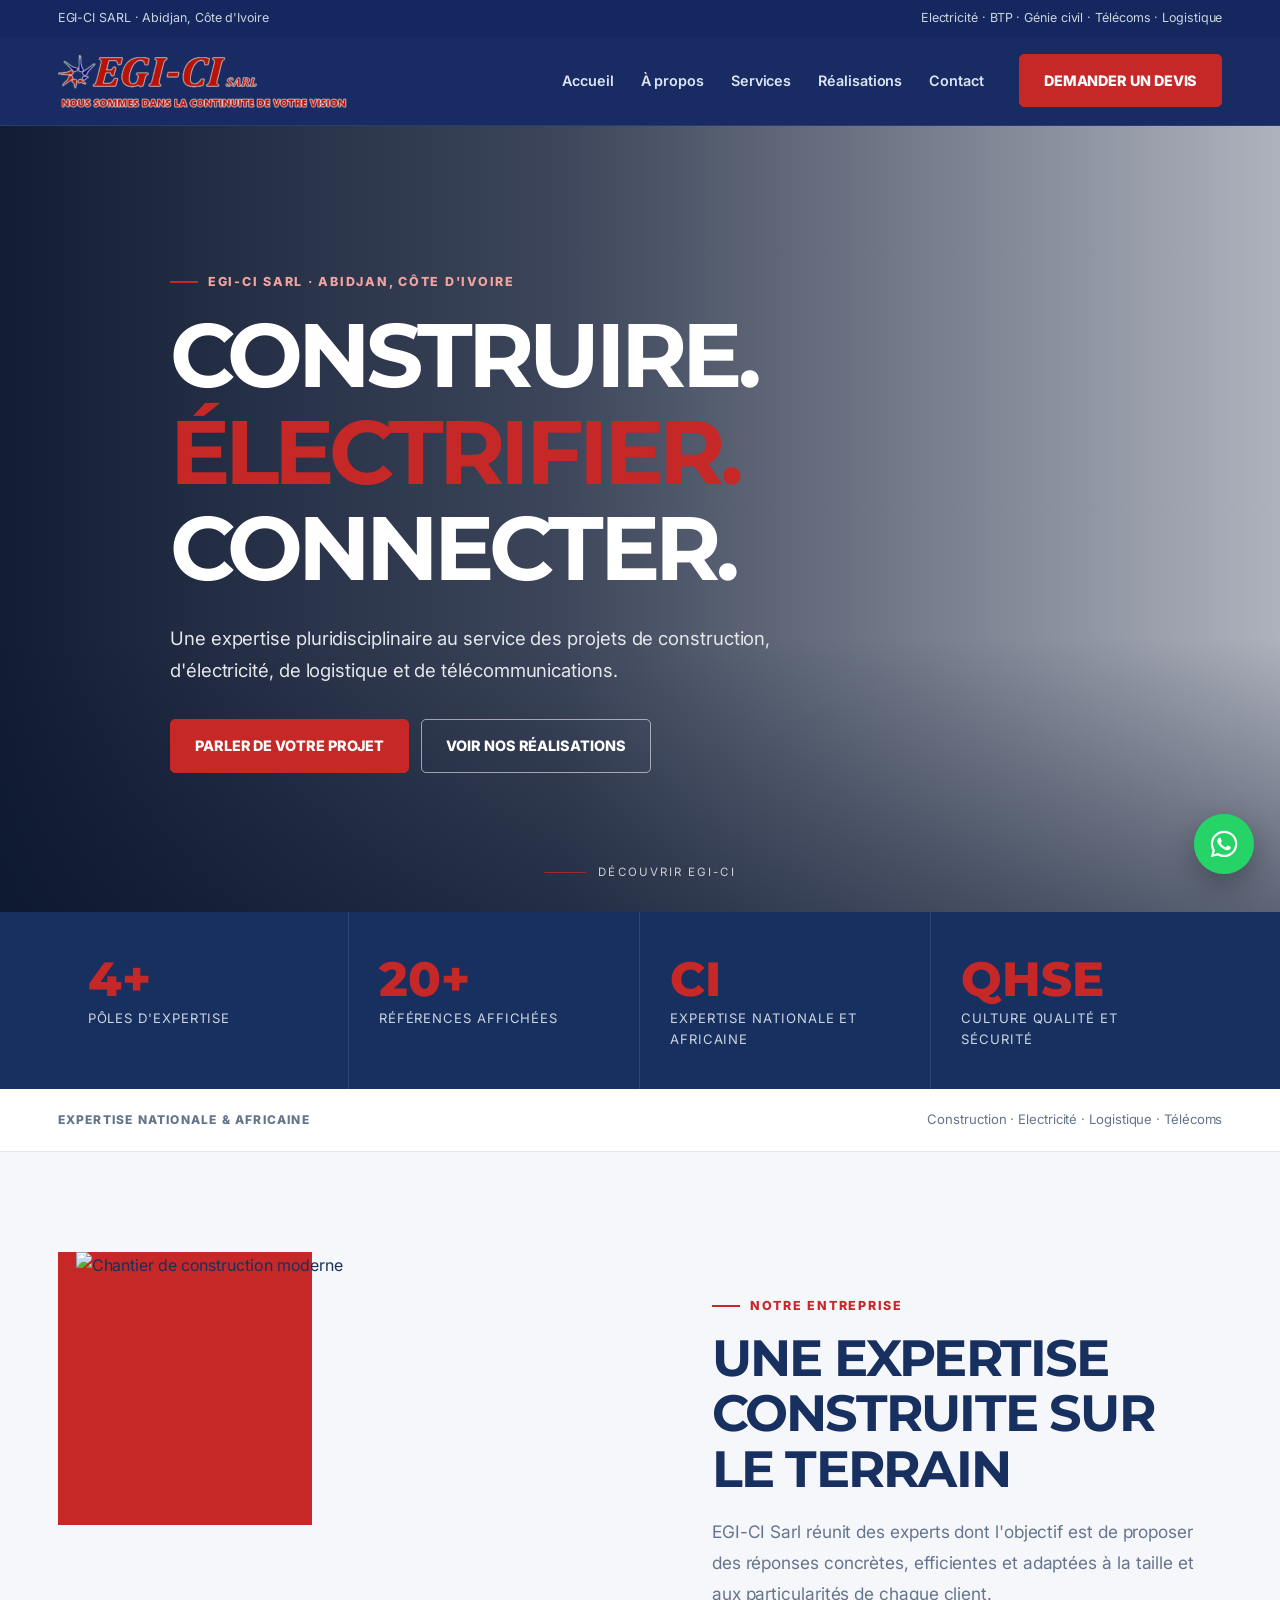
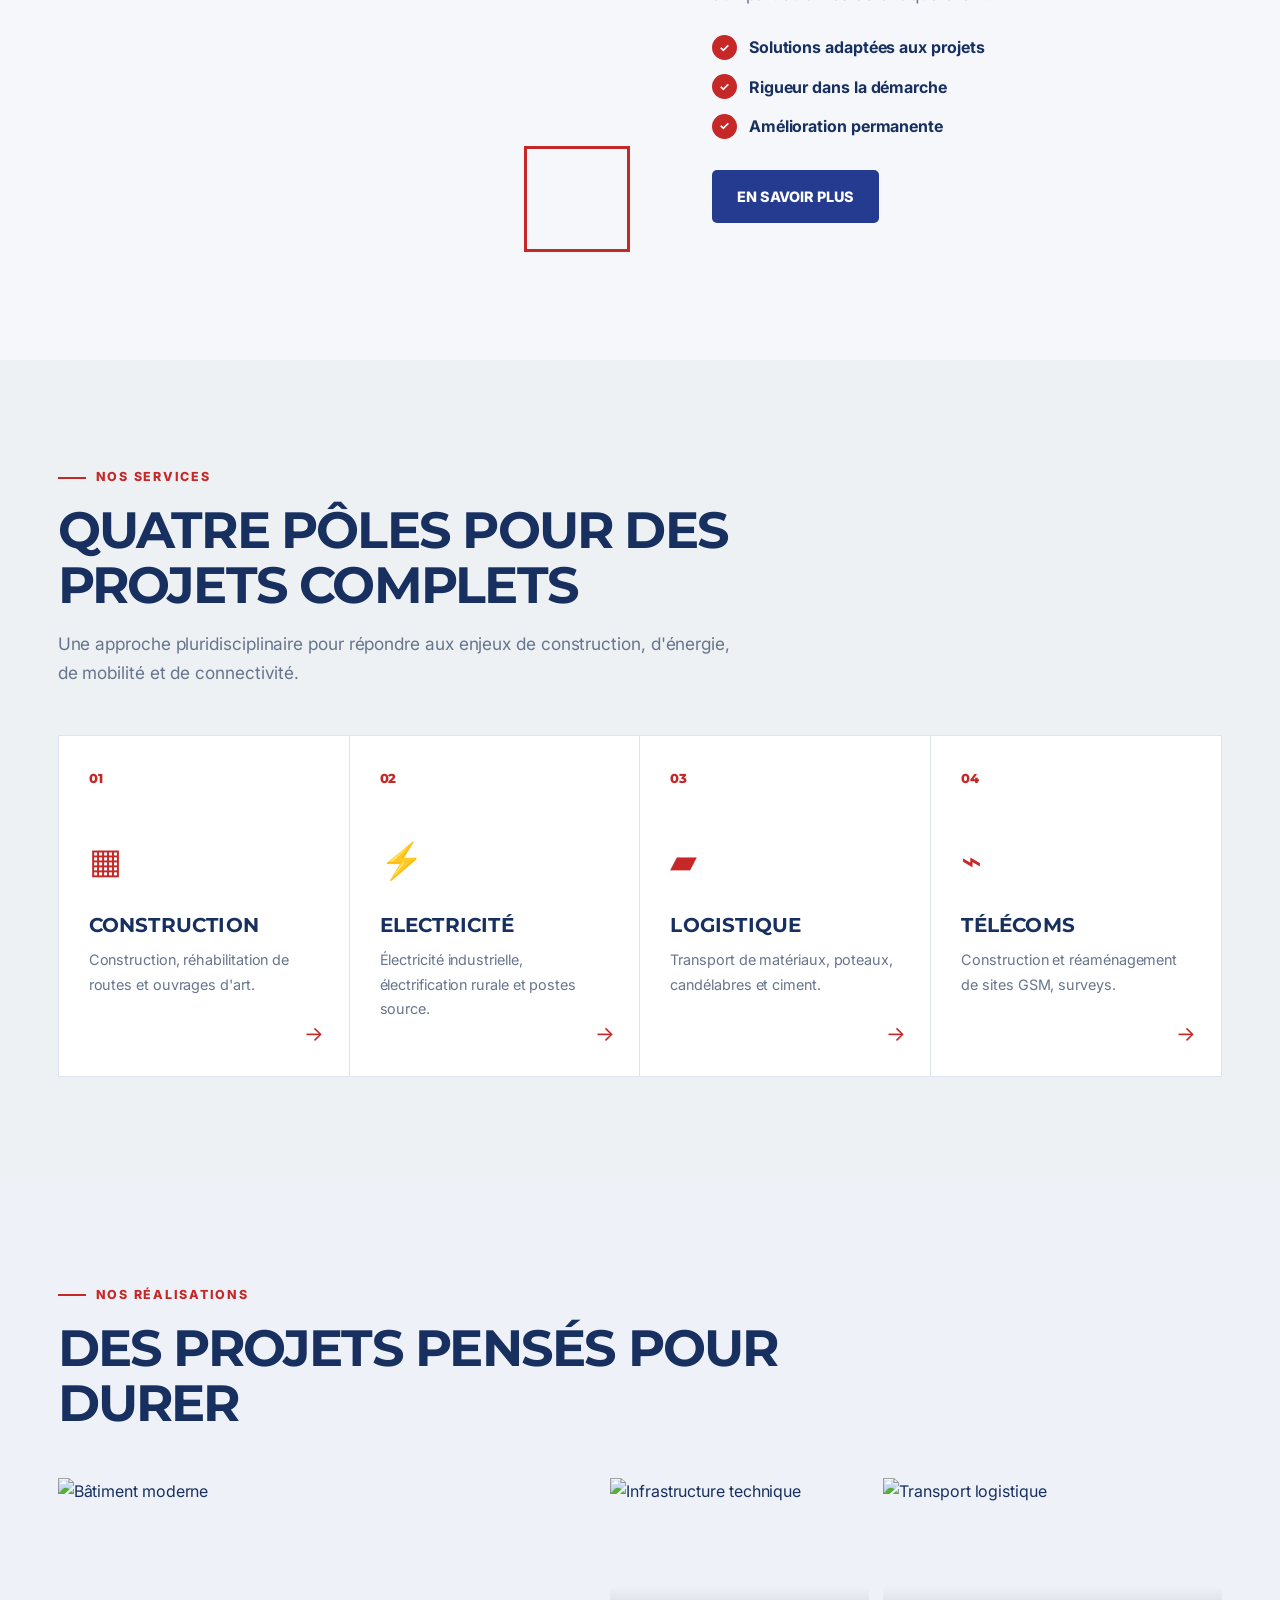
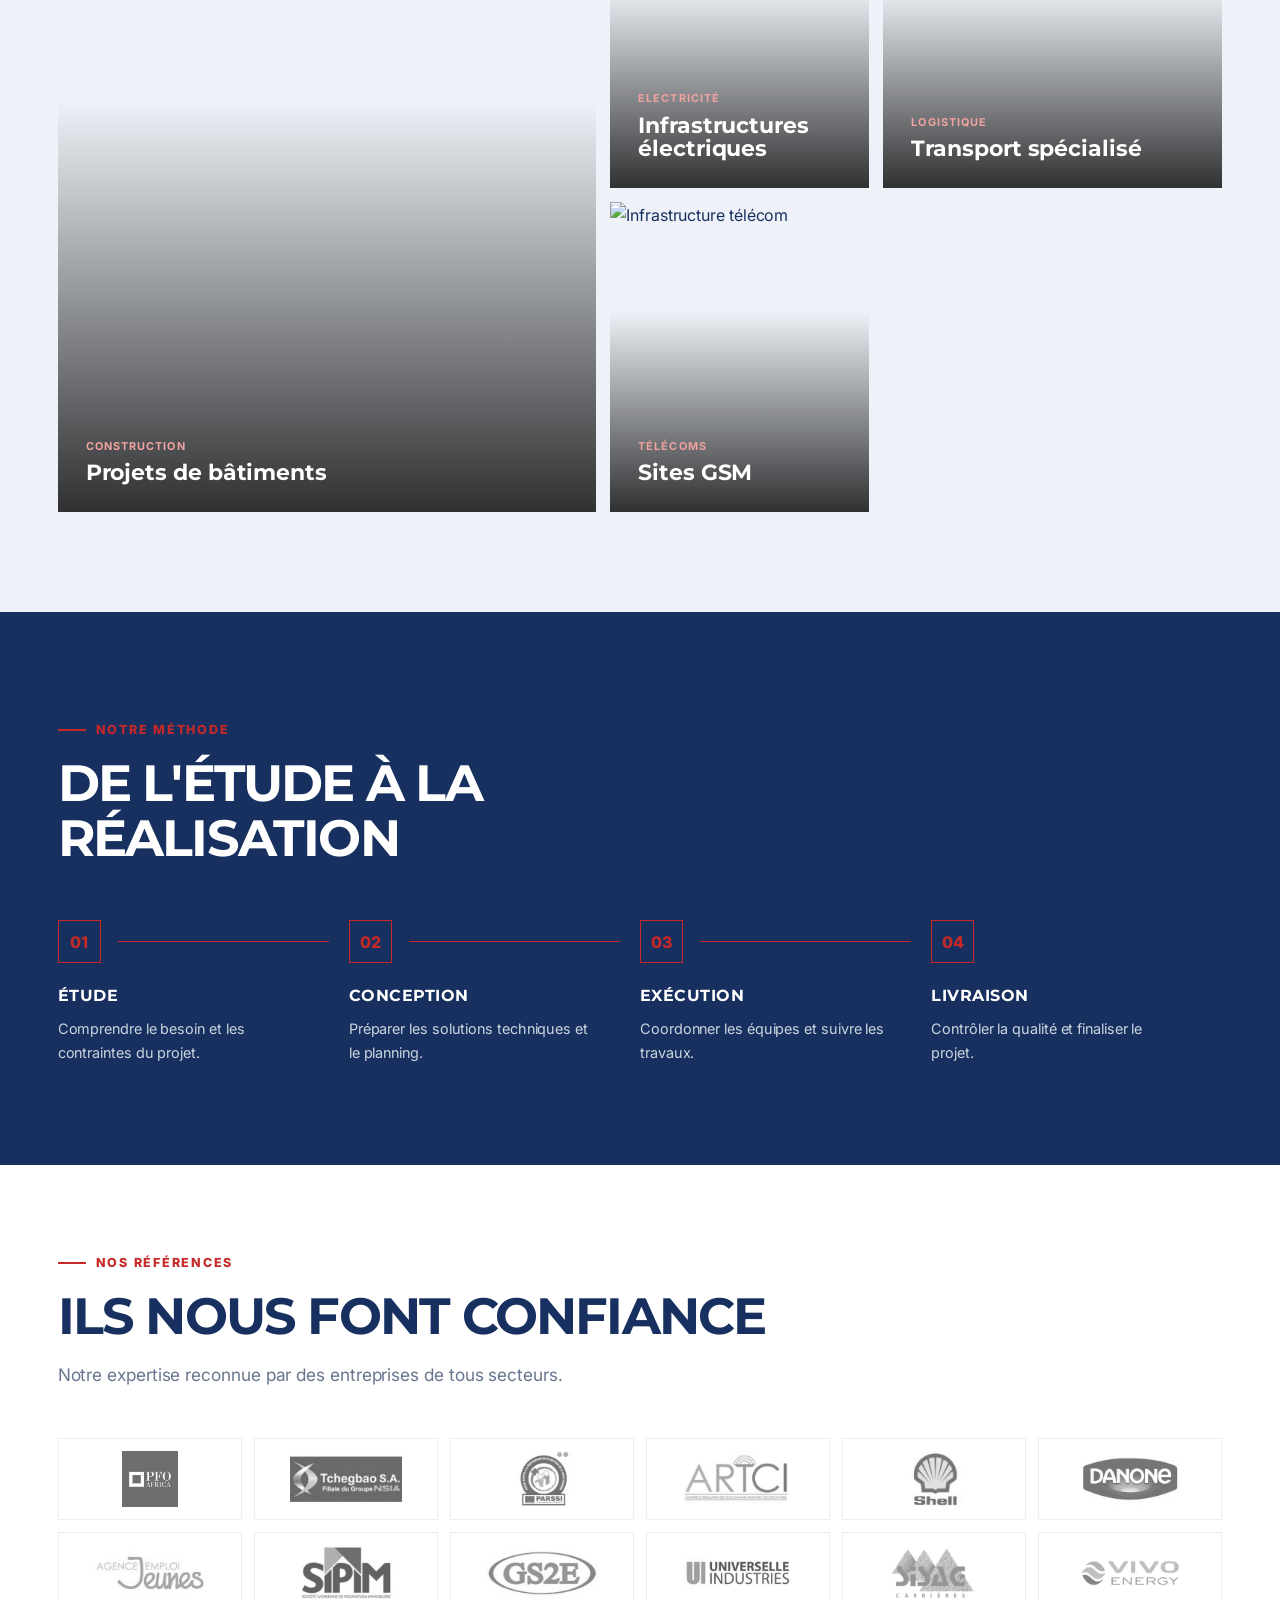
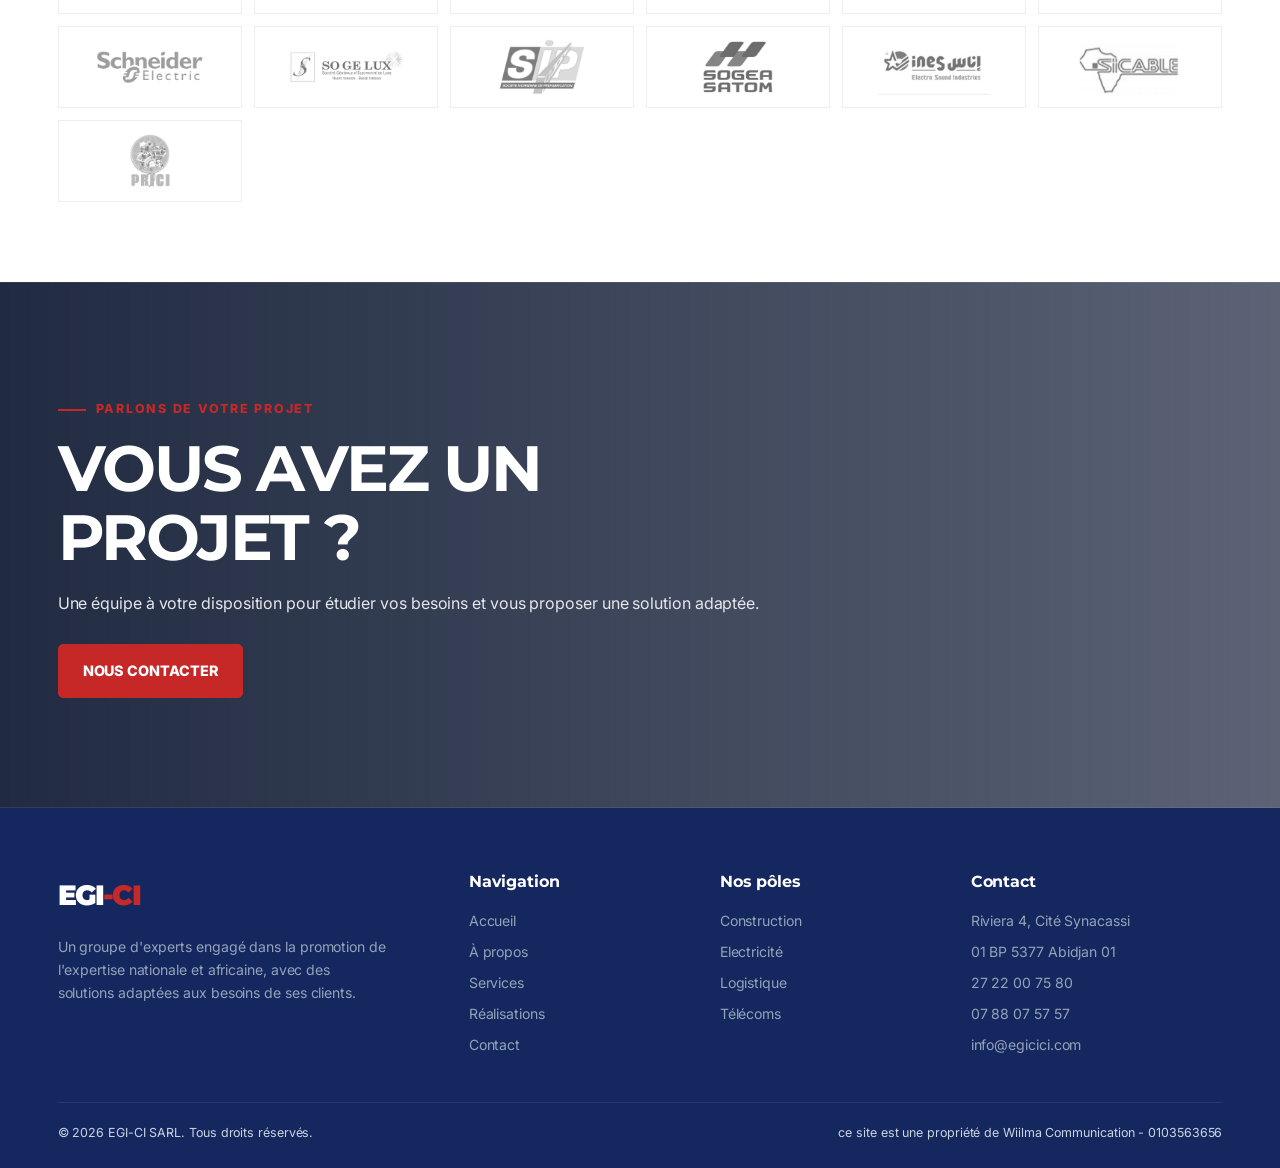
==== commit c70d2b47: "modifications du footer" ====
--- a/index.html
+++ b/index.html
@@ -277,7 +277,7 @@
                 </div>
             </div>
             <div class="footer-bottom"><span>© <span data-year></span> EGI-CI SARL. Tous droits
-                    réservés.</span><span>Conçue par Digbeu Lionel : 05-02-88-24-94</span></div>
+                    réservés.</span><span>ce site est une propriété de Wiilma Communication - <a href="https://wa.me/2250103563656?text=Bonjour%2C%20je%20souhaite%20plus%20d%27informations">0103563656</a> </span></div>
         </div>
     </footer>
         <a href="https://wa.me/2250102900900?text=Bonjour%2C%20je%20souhaite%20plus%20d%27informations" class="whatsapp-float"
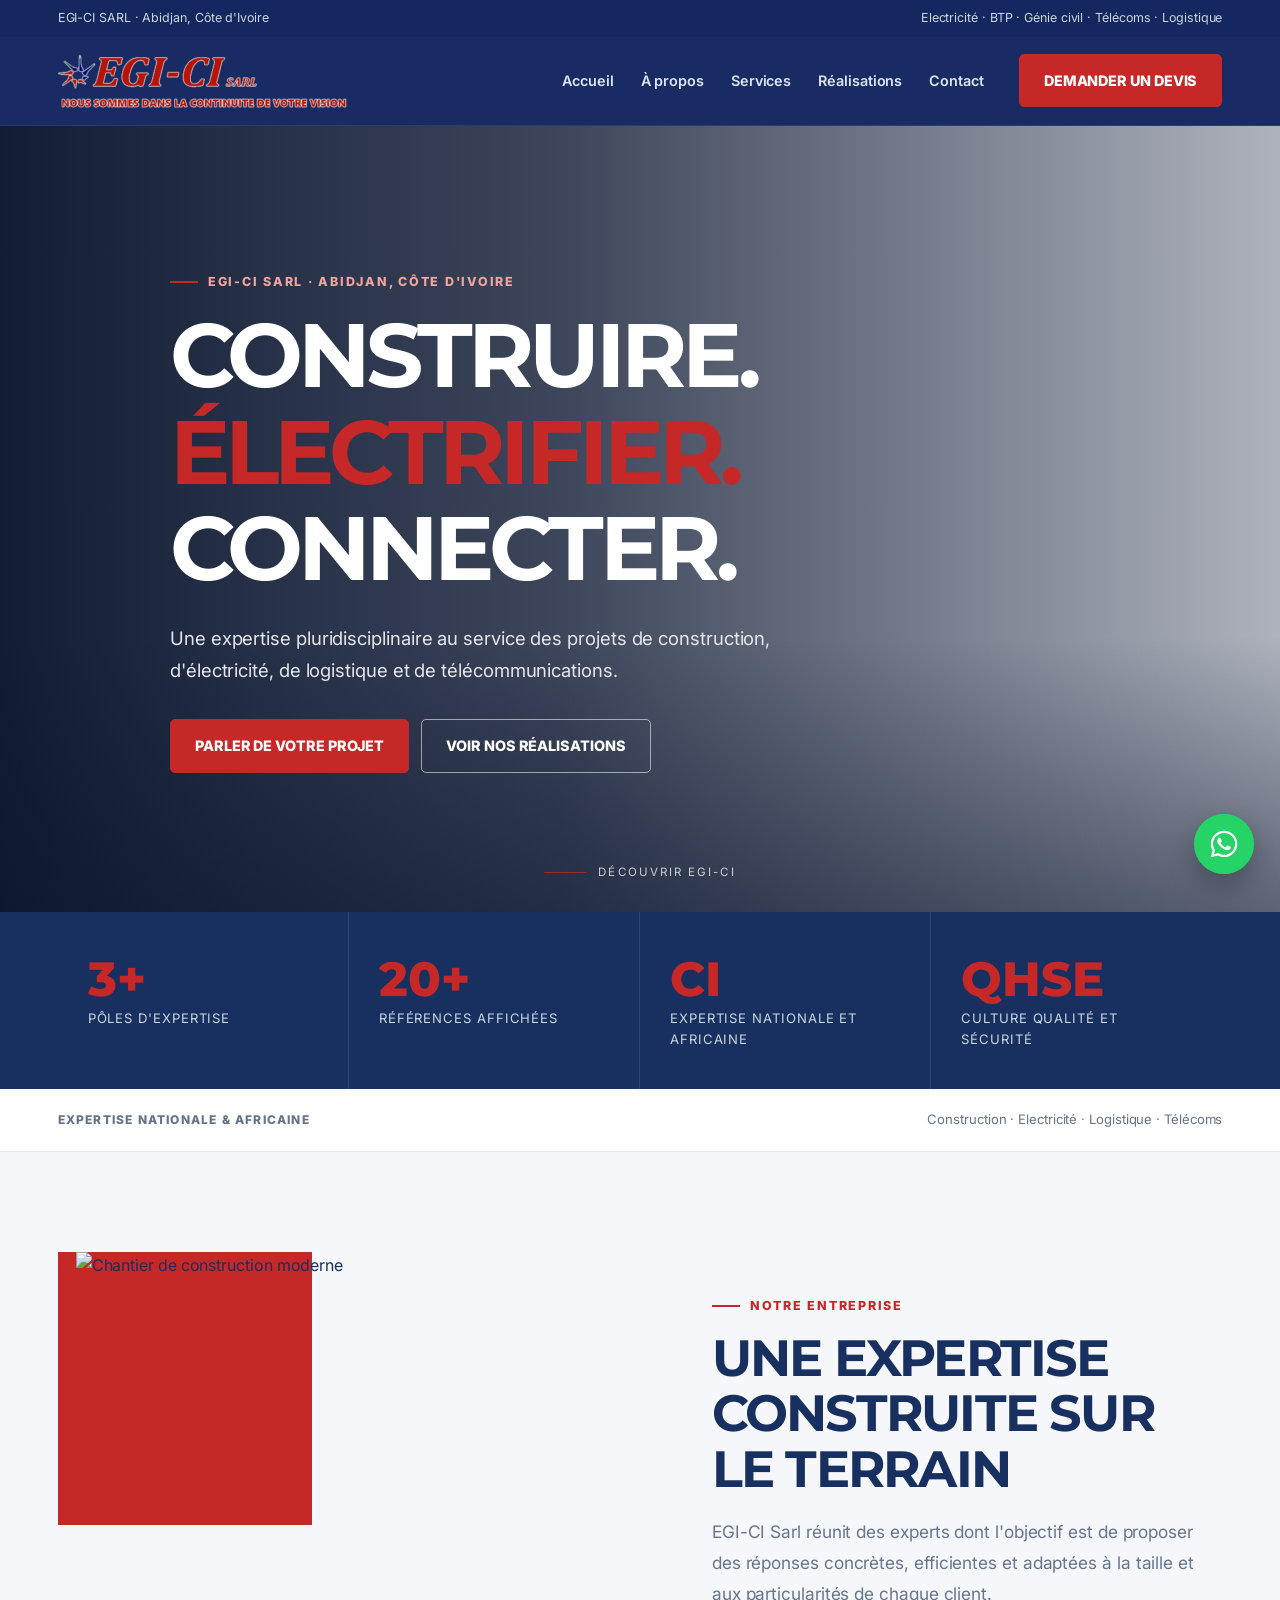
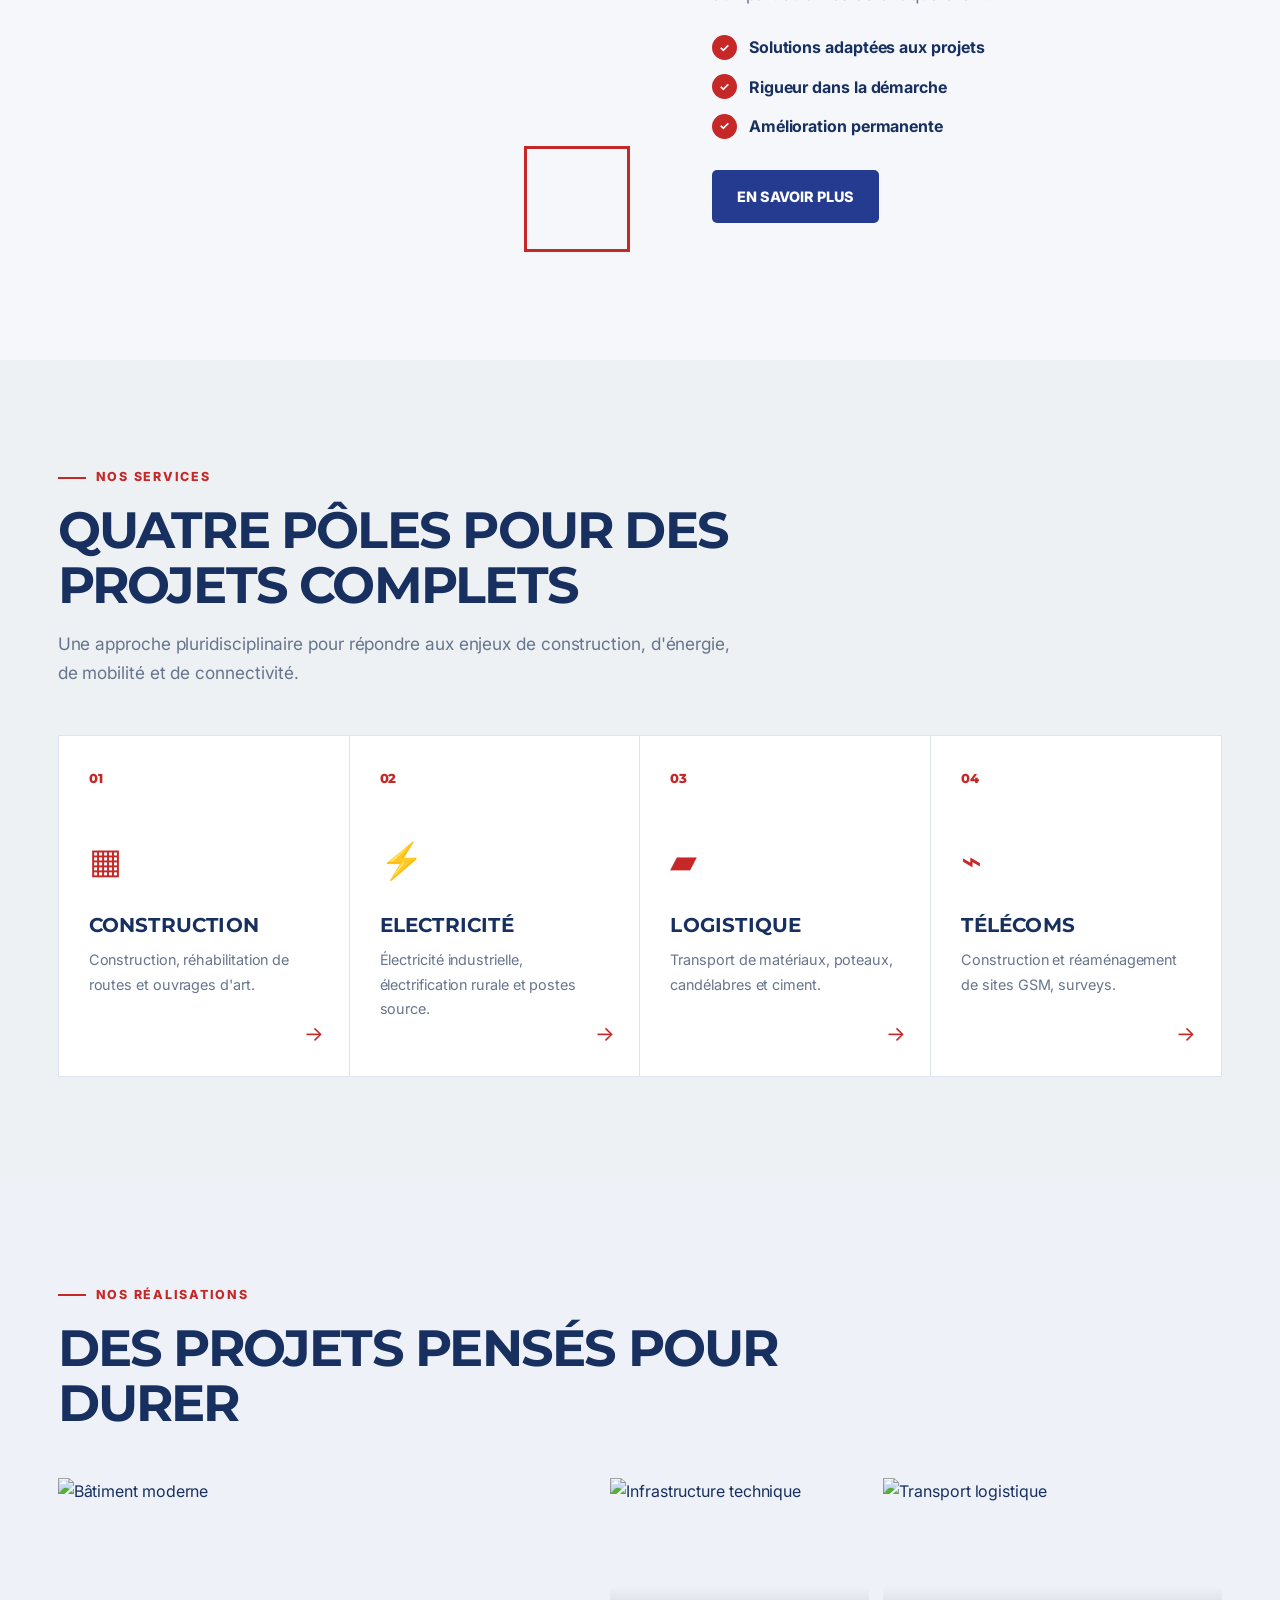
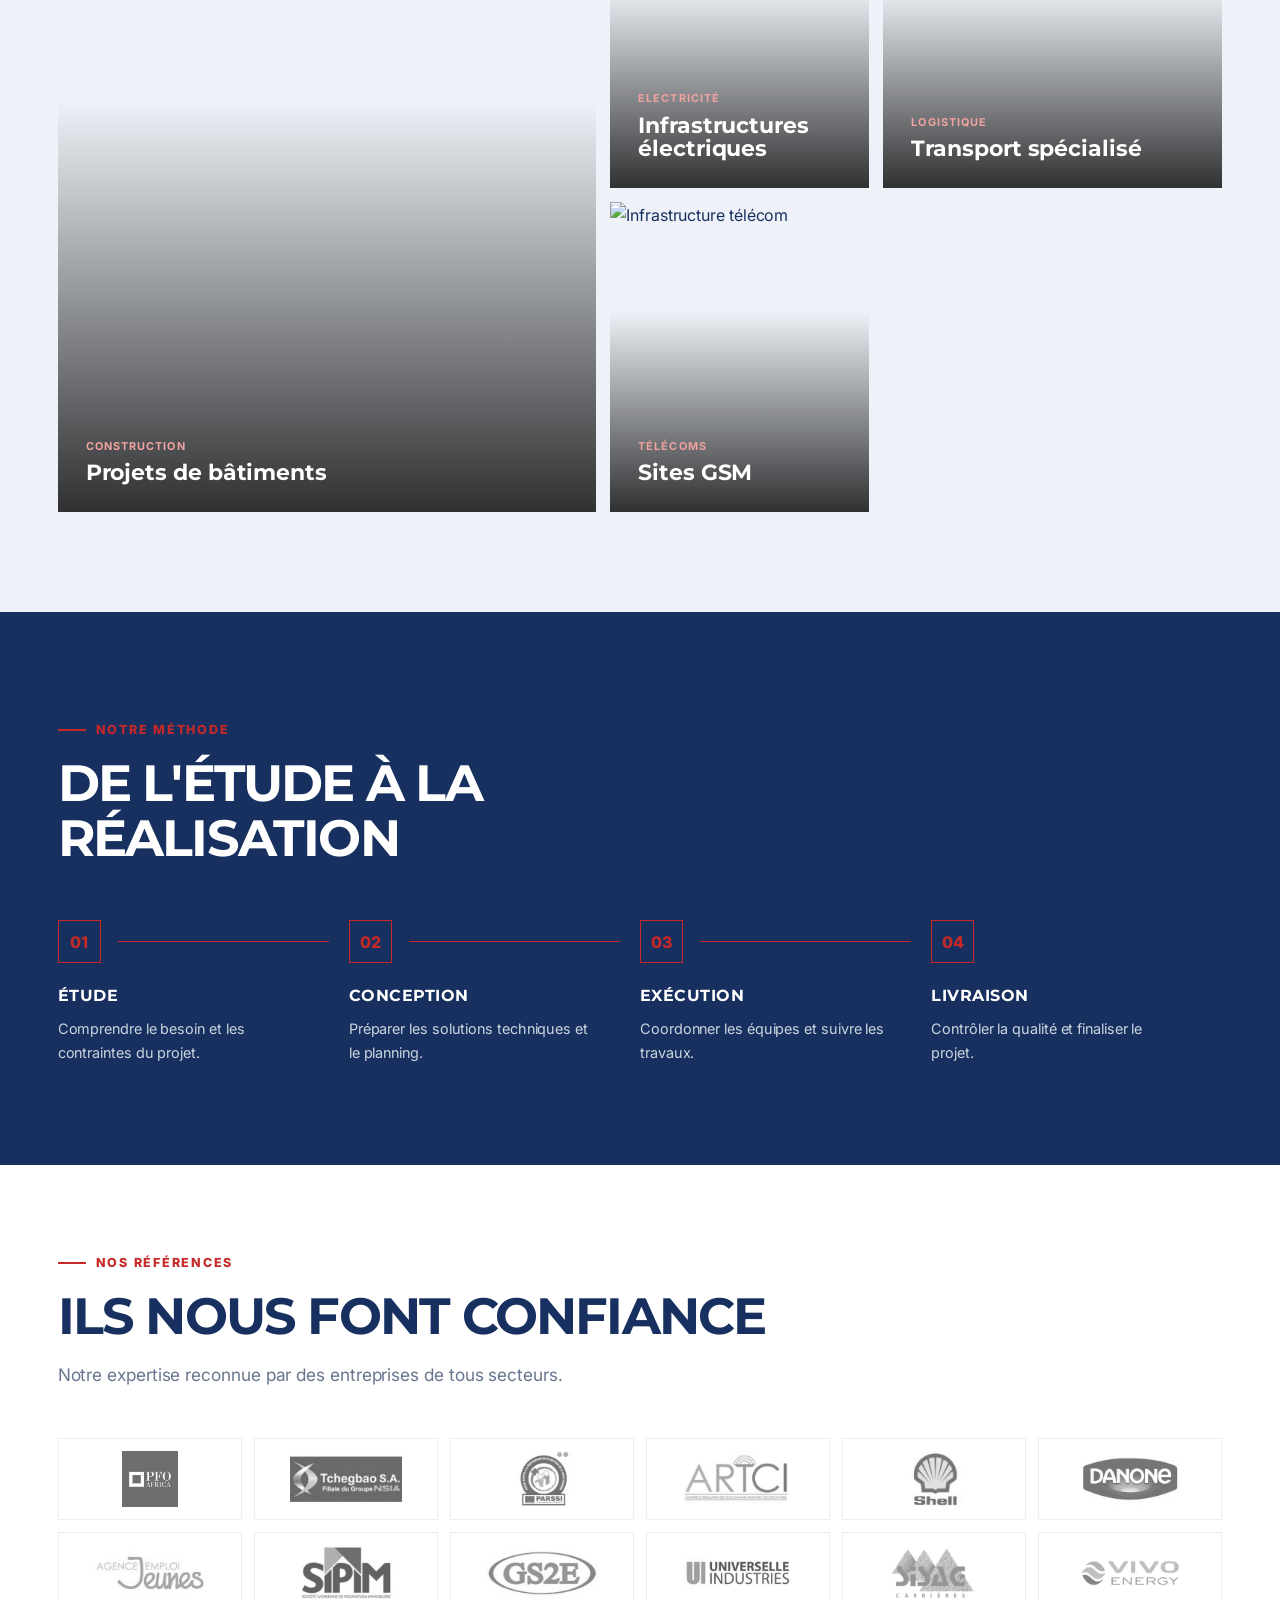
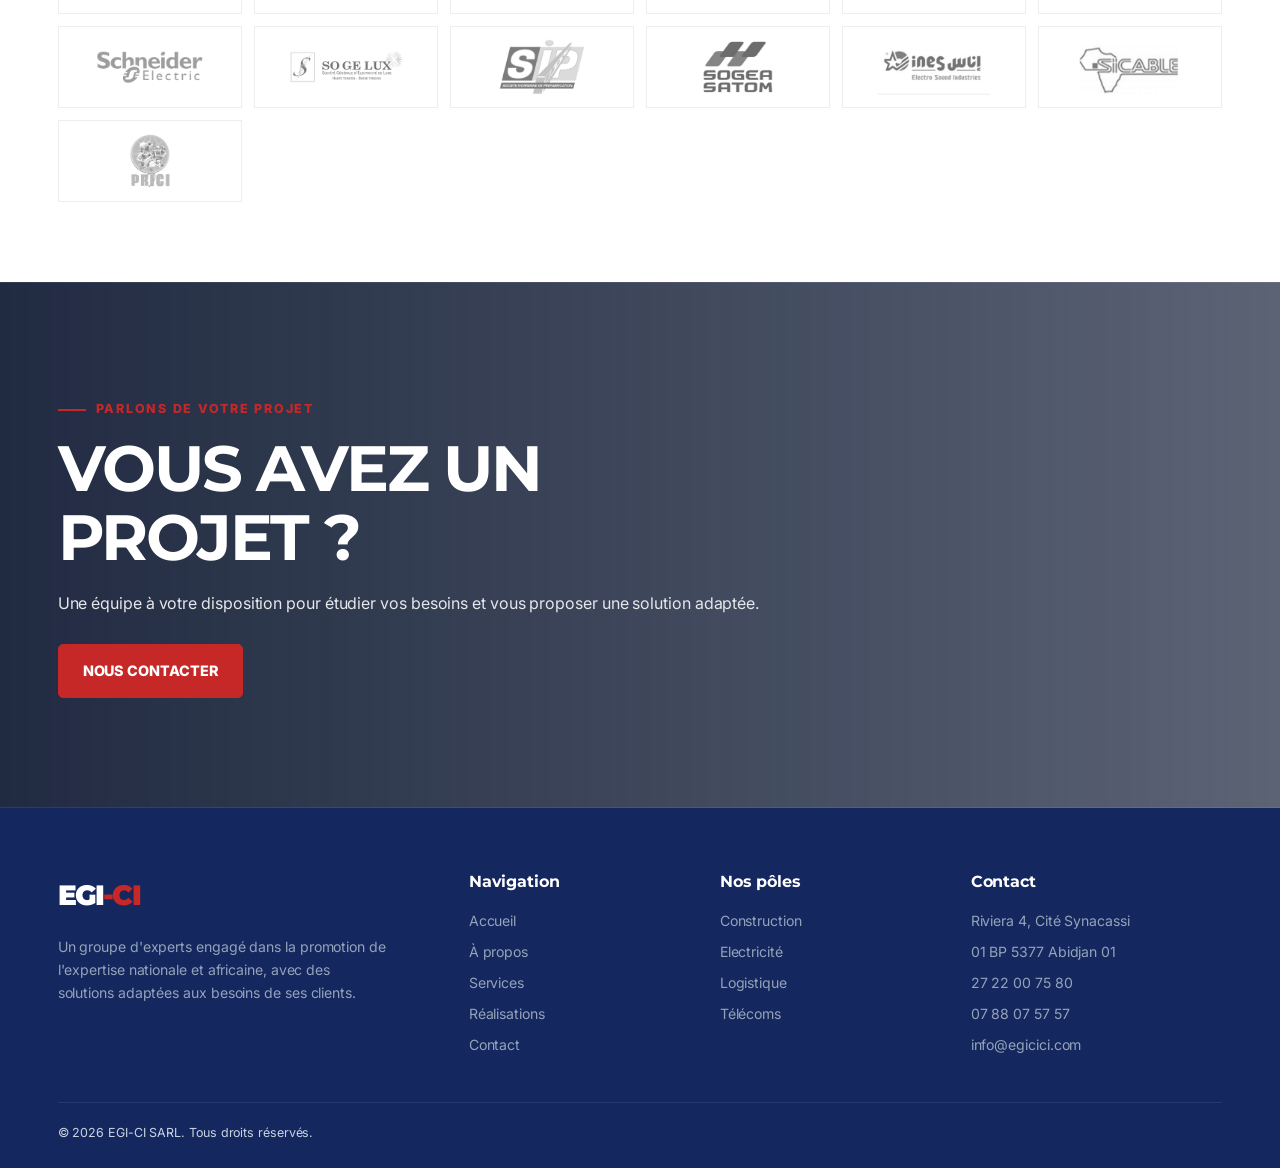
==== commit e2cb68cc: "modification du footer et des images" ====
--- a/index.html
+++ b/index.html
@@ -277,7 +277,7 @@
                 </div>
             </div>
             <div class="footer-bottom"><span>© <span data-year></span> EGI-CI SARL. Tous droits
-                    réservés.</span><span>ce site est une propriété de Wiilma Communication - <a href="https://wa.me/2250103563656?text=Bonjour%2C%20je%20souhaite%20plus%20d%27informations">0103563656</a> </span></div>
+                    réservés.</span></div>
         </div>
     </footer>
         <a href="https://wa.me/2250102900900?text=Bonjour%2C%20je%20souhaite%20plus%20d%27informations" class="whatsapp-float"
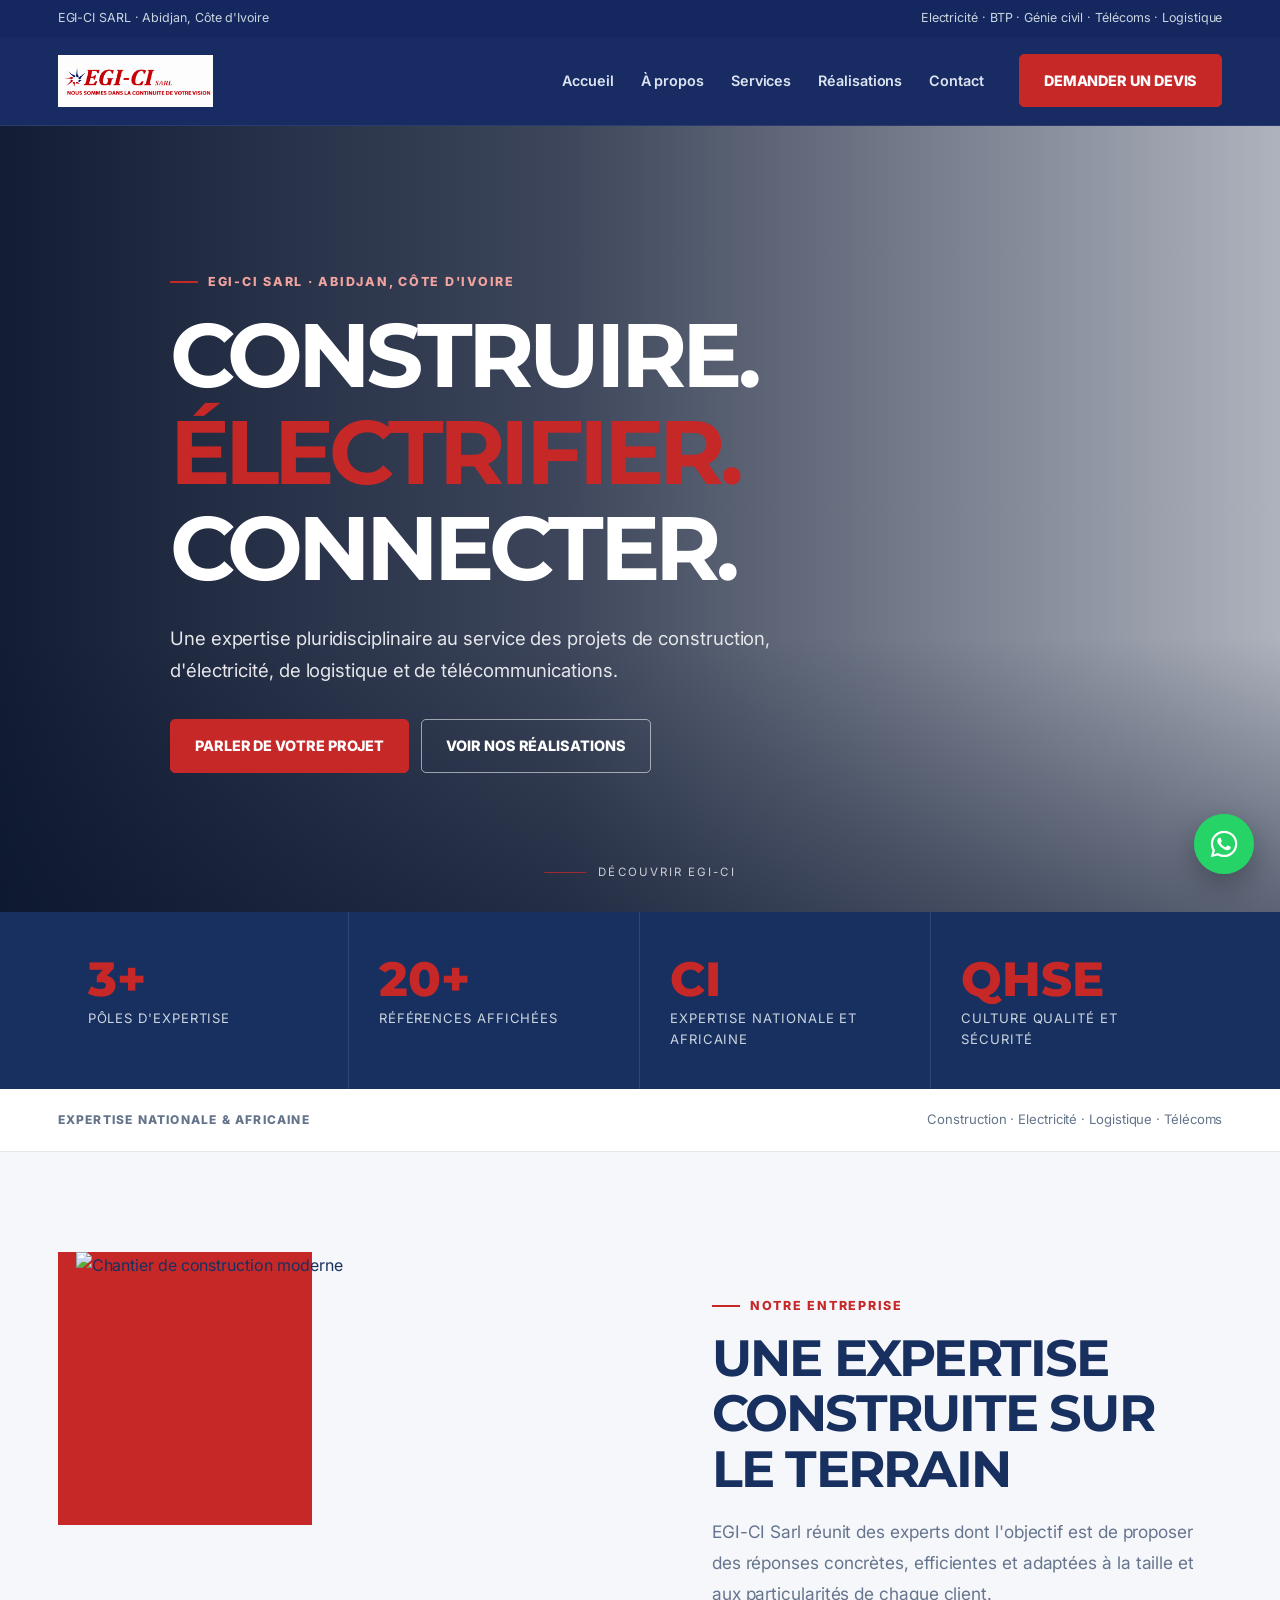
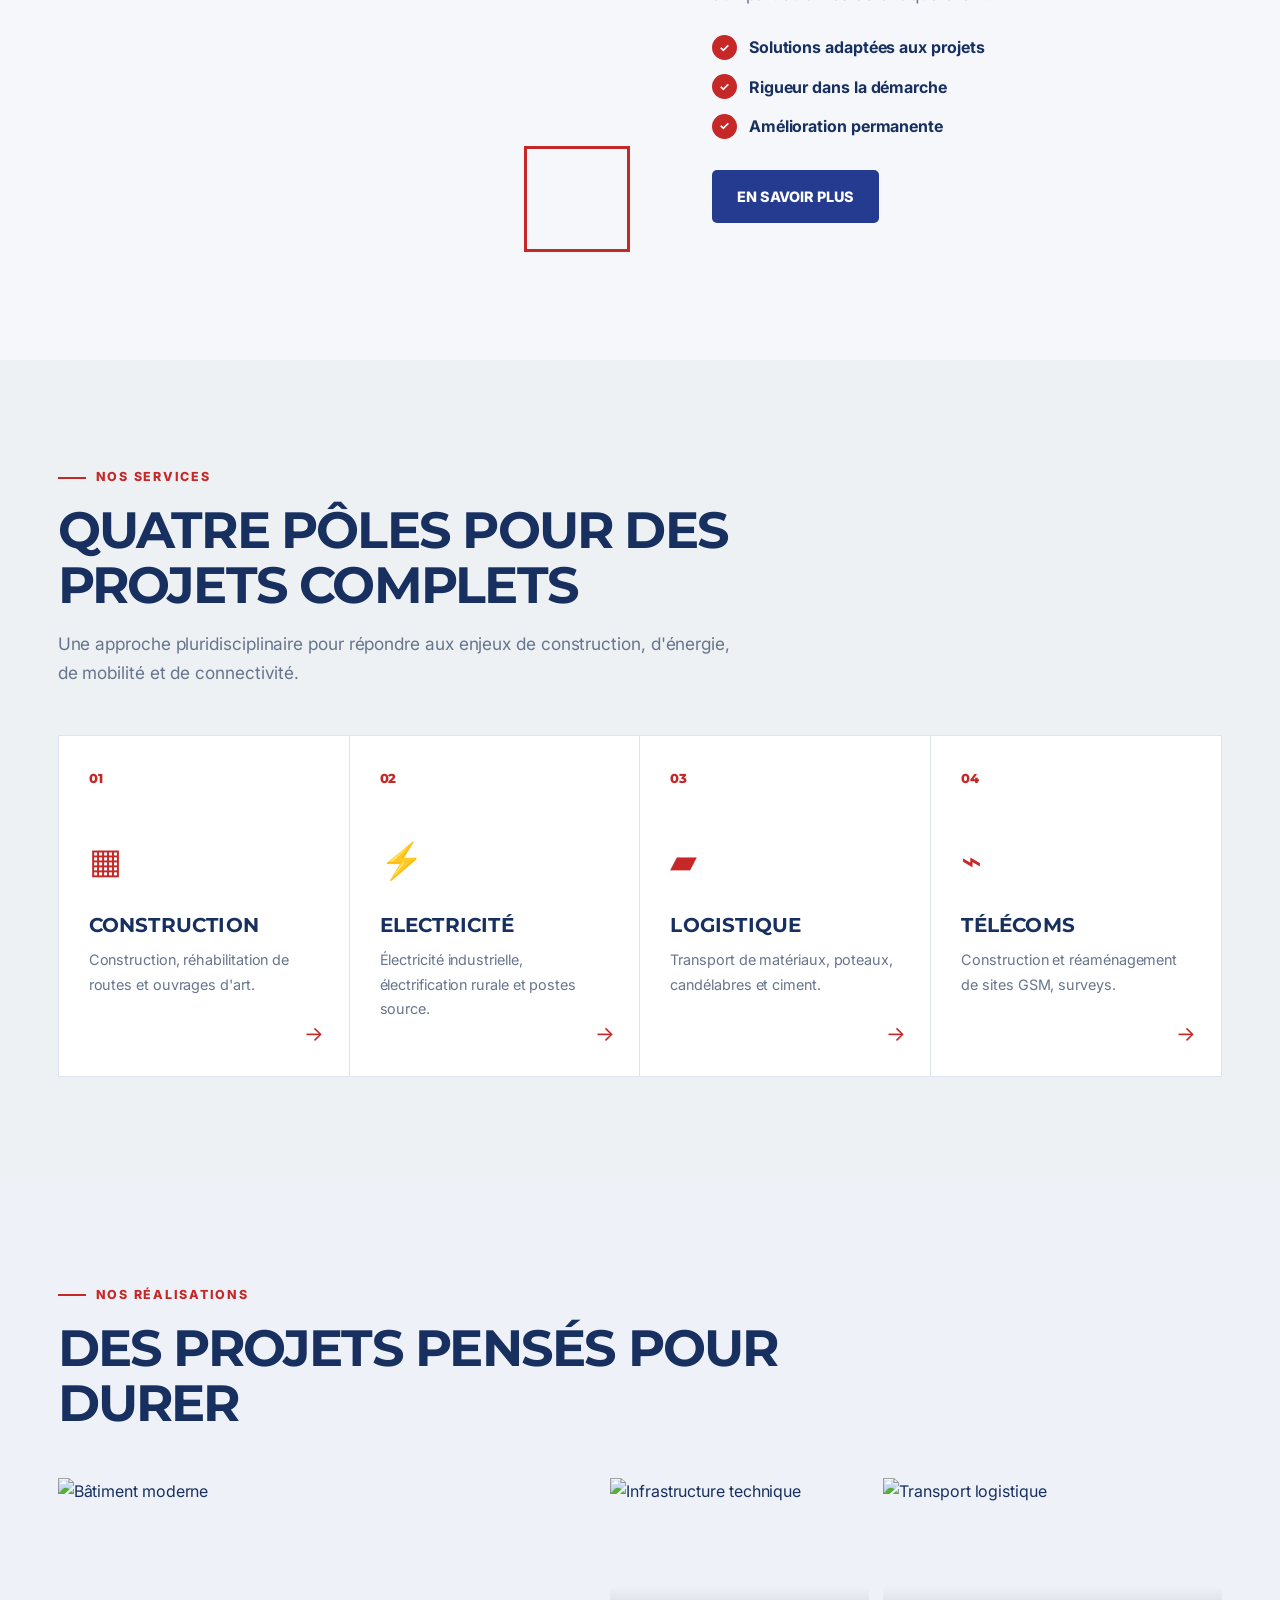
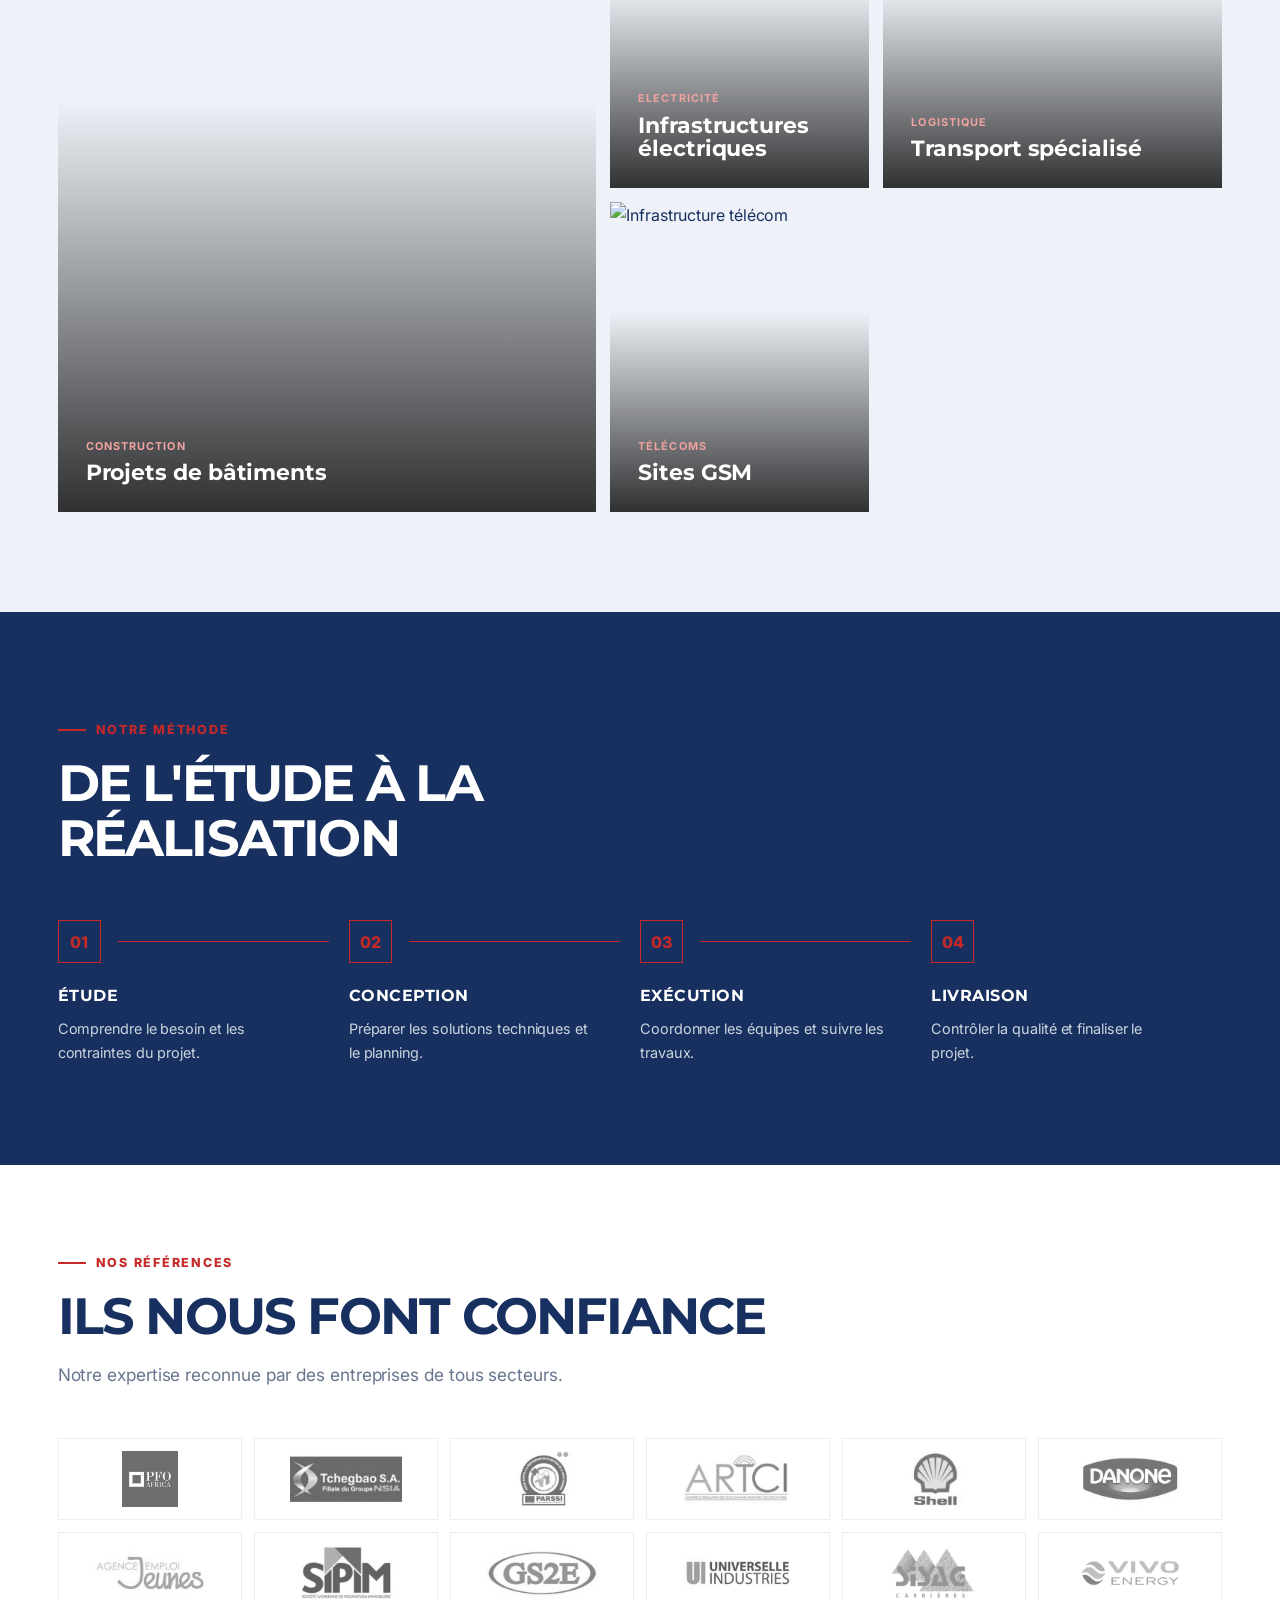
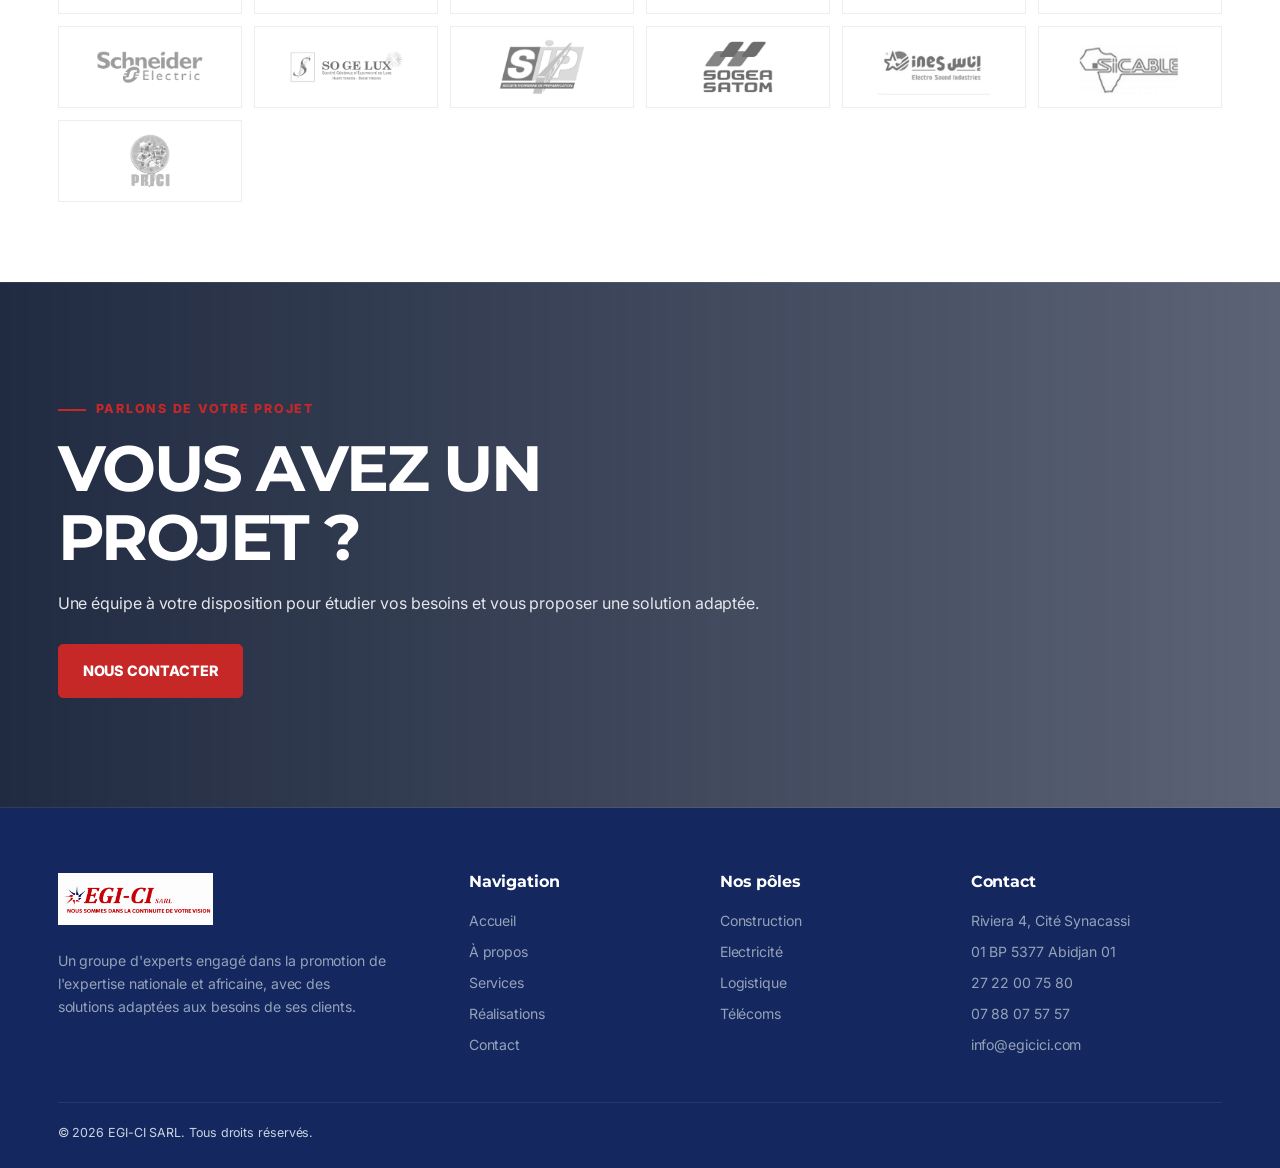
==== commit d06542f3: "la page admin et les icones" ====
--- a/index.html
+++ b/index.html
@@ -7,6 +7,11 @@
     <title>Accueil — EGI-CI</title>
     <meta name="description" content="EGI-CI SARL — construction, électricité, logistique et télécoms en Côte d'Ivoire">
     <link rel="stylesheet" href="css/style.css">
+    <link rel="icon" type="image/png" href="assets/logos/favicon/favicon-96x96.png" sizes="96x96" />
+    <link rel="icon" type="image/svg+xml" href="assets/logos/favicon/favicon.svg" />
+    <link rel="shortcut icon" href="assets/logos/favicon/favicon.ico" />
+    <link rel="apple-touch-icon" sizes="180x180" href="assets/logos/favicon/apple-touch-icon.png" />
+    <link rel="manifest" href="assets/logos/favicon/site.webmanifest" />
 </head>
 
 <body>
@@ -16,11 +21,11 @@
     </div>
     <header class="navbar">
         <div class="container nav-inner">
-            <a class="logo" href="index.html"><img src="assets/logos/EGICICI_Logo-2-290x61.png" alt="LOGO EGICI-CI"></a>
+            <a class="logo" href="index.html"><img src="assets/logos/LOGO EGI-CI.png" alt="LOGO EGICI-CI"></a>
             <button class="menu-toggle" aria-label="Menu">☰</button>
             <nav class="nav-links">
                 <a href="index.html">Accueil</a><a href="about.html">À propos</a><a href="services.html">Services</a><a
-                    href="projects.html">Réalisations</a><a href="contact.html">Contact</a>
+                    href="projects.php">Réalisations</a><a href="contact.html">Contact</a>
                 <a class="btn btn-primary nav-cta" href="contact.html">DEMANDER UN DEVIS</a>
             </nav>
         </div>
@@ -242,7 +247,7 @@
     <footer>
         <div class="container">
             <div class="footer-grid">
-                <div><a class="logo" href="index.html">EGI<span>-CI</span></a>
+                <div><a class="logo" href="index.html"><img src="assets/logos/LOGO EGI-CI.png" alt="LOGO EGICI-CI"></a>
                     <p style="margin-top:16px;max-width:330px">Un groupe d'experts engagé dans la promotion de
                         l'expertise nationale et africaine, avec des solutions adaptées aux besoins de ses clients.</p>
                 </div>
@@ -252,7 +257,7 @@
                         <li><a href="index.html">Accueil</a></li>
                         <li><a href="about.html">À propos</a></li>
                         <li><a href="services.html">Services</a></li>
-                        <li><a href="projects.html">Réalisations</a></li>
+                        <li><a href="projects.php">Réalisations</a></li>
                         <li><a href="contact.html">Contact</a></li>
                     </ul>
                 </div>
--- a/css/style.css
+++ b/css/style.css
@@ -1853,4 +1853,61 @@
     display: none;
   }
 }
- + .map-card {
+  background: #fff;
+  border: 1px solid var(--line);
+  padding: 38px;
+}
+
+.map-frame {
+  margin-top: 28px;
+  position: relative;
+  width: 100%;
+  padding-bottom: 75%; /* ratio hauteur/largeur de la carte, ajustable */
+  height: 0;
+  overflow: hidden;
+  border-radius: 3px;
+}
+
+.map-frame iframe {
+  position: absolute;
+  top: 0;
+  left: 0;
+  width: 100%;
+  height: 100%;
+}
+
+@media (max-width: 780px) {
+  .map-frame {
+    padding-bottom: 65%;
+  }
+}
+/* ===== LOGO EGI-CI (image) ===== */
+.logo {
+  display: inline-flex;
+  align-items: center;
+  flex-shrink: 0;          /* empêche le logo d'être écrasé par le menu */
+  line-height: 0;
+}
+
+.logo img {
+  display: block;
+  height: 52px;            /* navbar = 88px, on garde de l'air autour */
+  width: auto;             /* conserve les proportions */
+  max-width: 220px;
+  object-fit: contain;
+}
+
+@media (max-width: 1000px) {
+  .logo img {
+    height: 46px;
+    max-width: 180px;
+  }
+}
+
+@media (max-width: 780px) {
+  .logo img {
+    height: 42px;          /* navbar mobile = 74px */
+    max-width: 160px;
+  }
+}
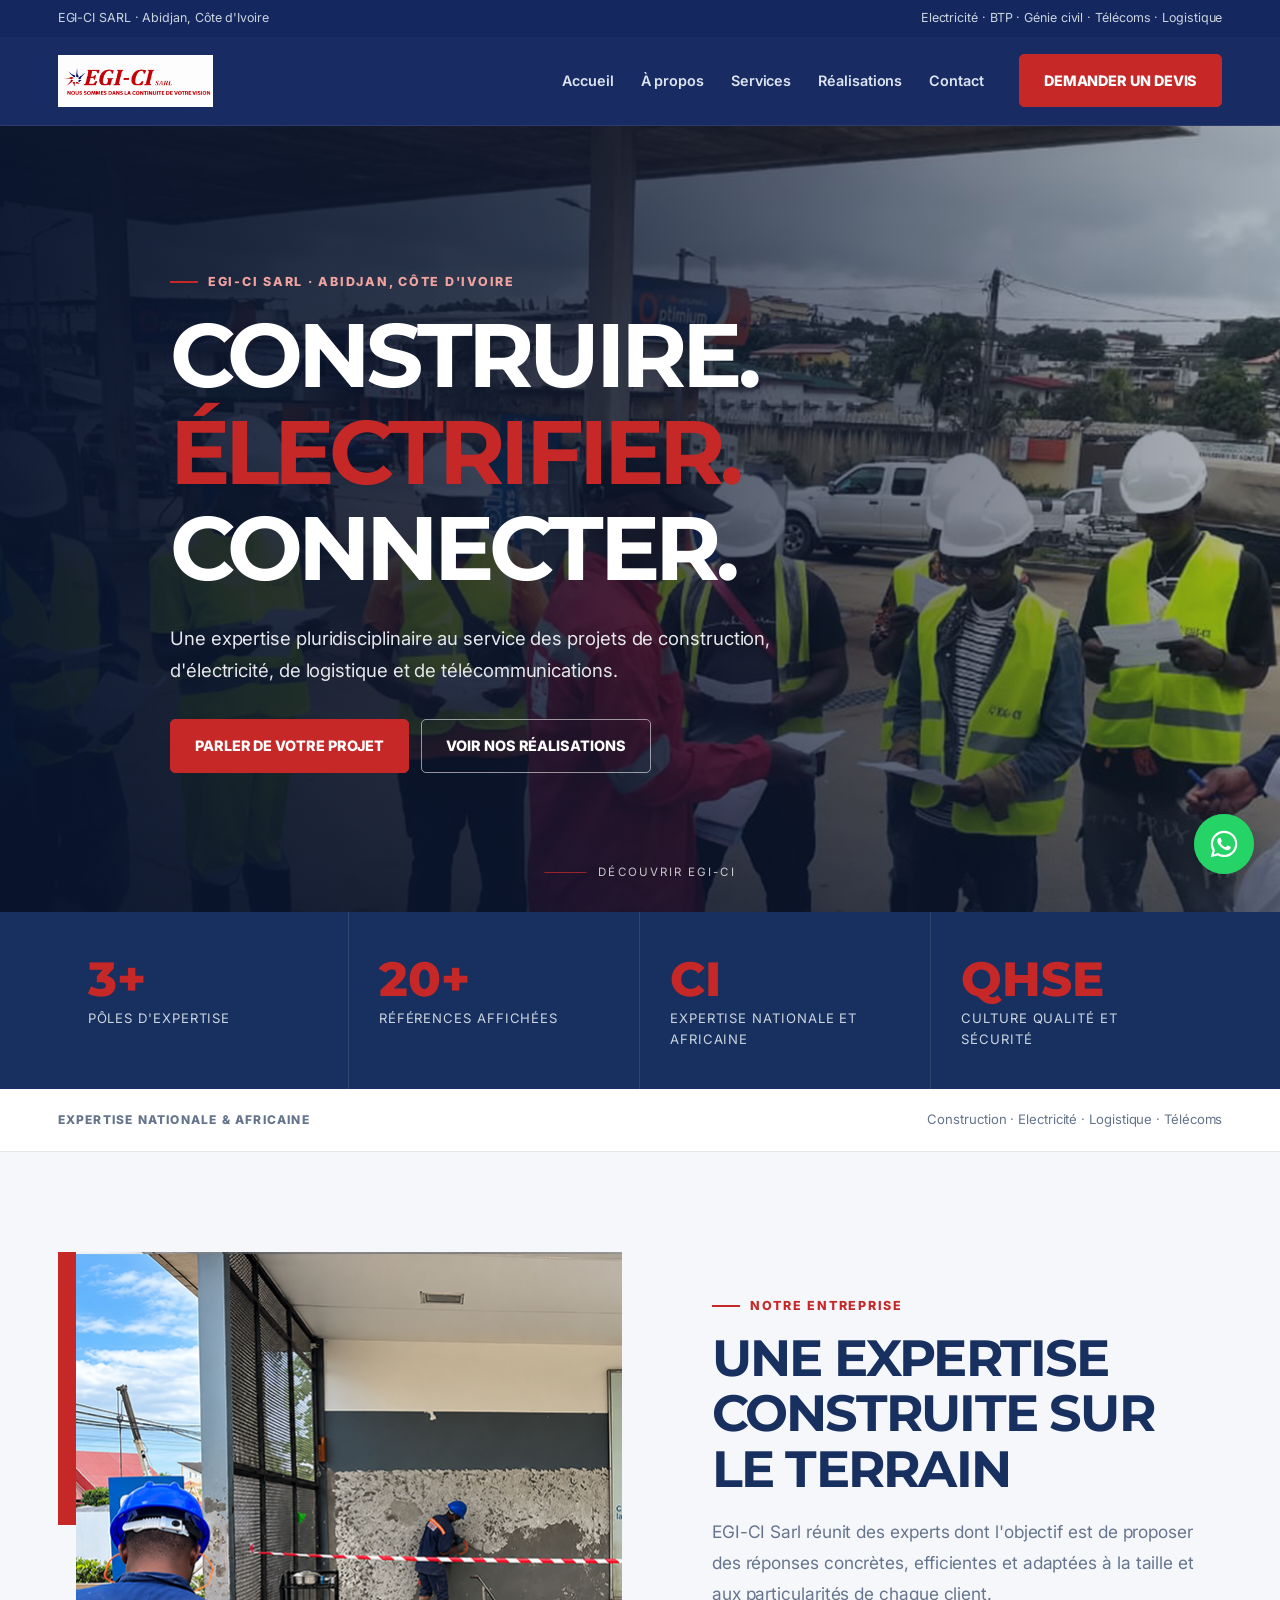
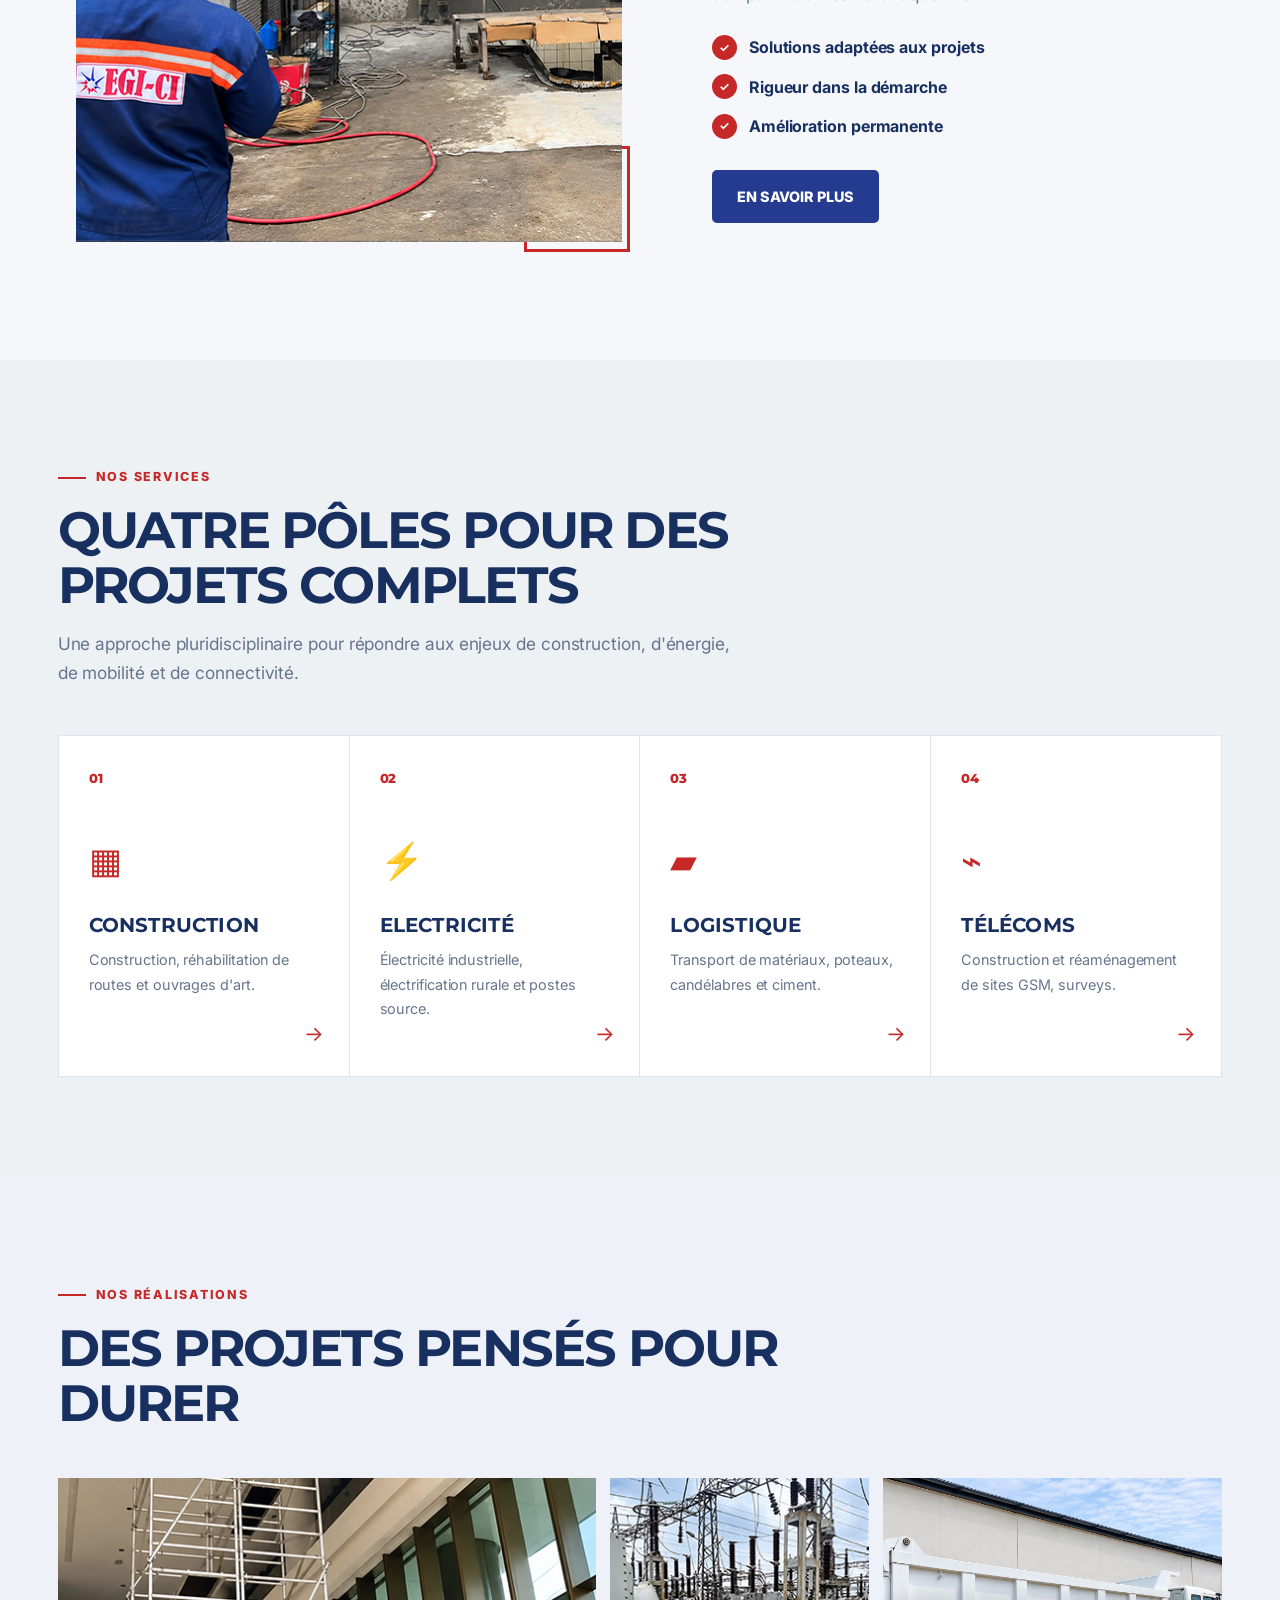
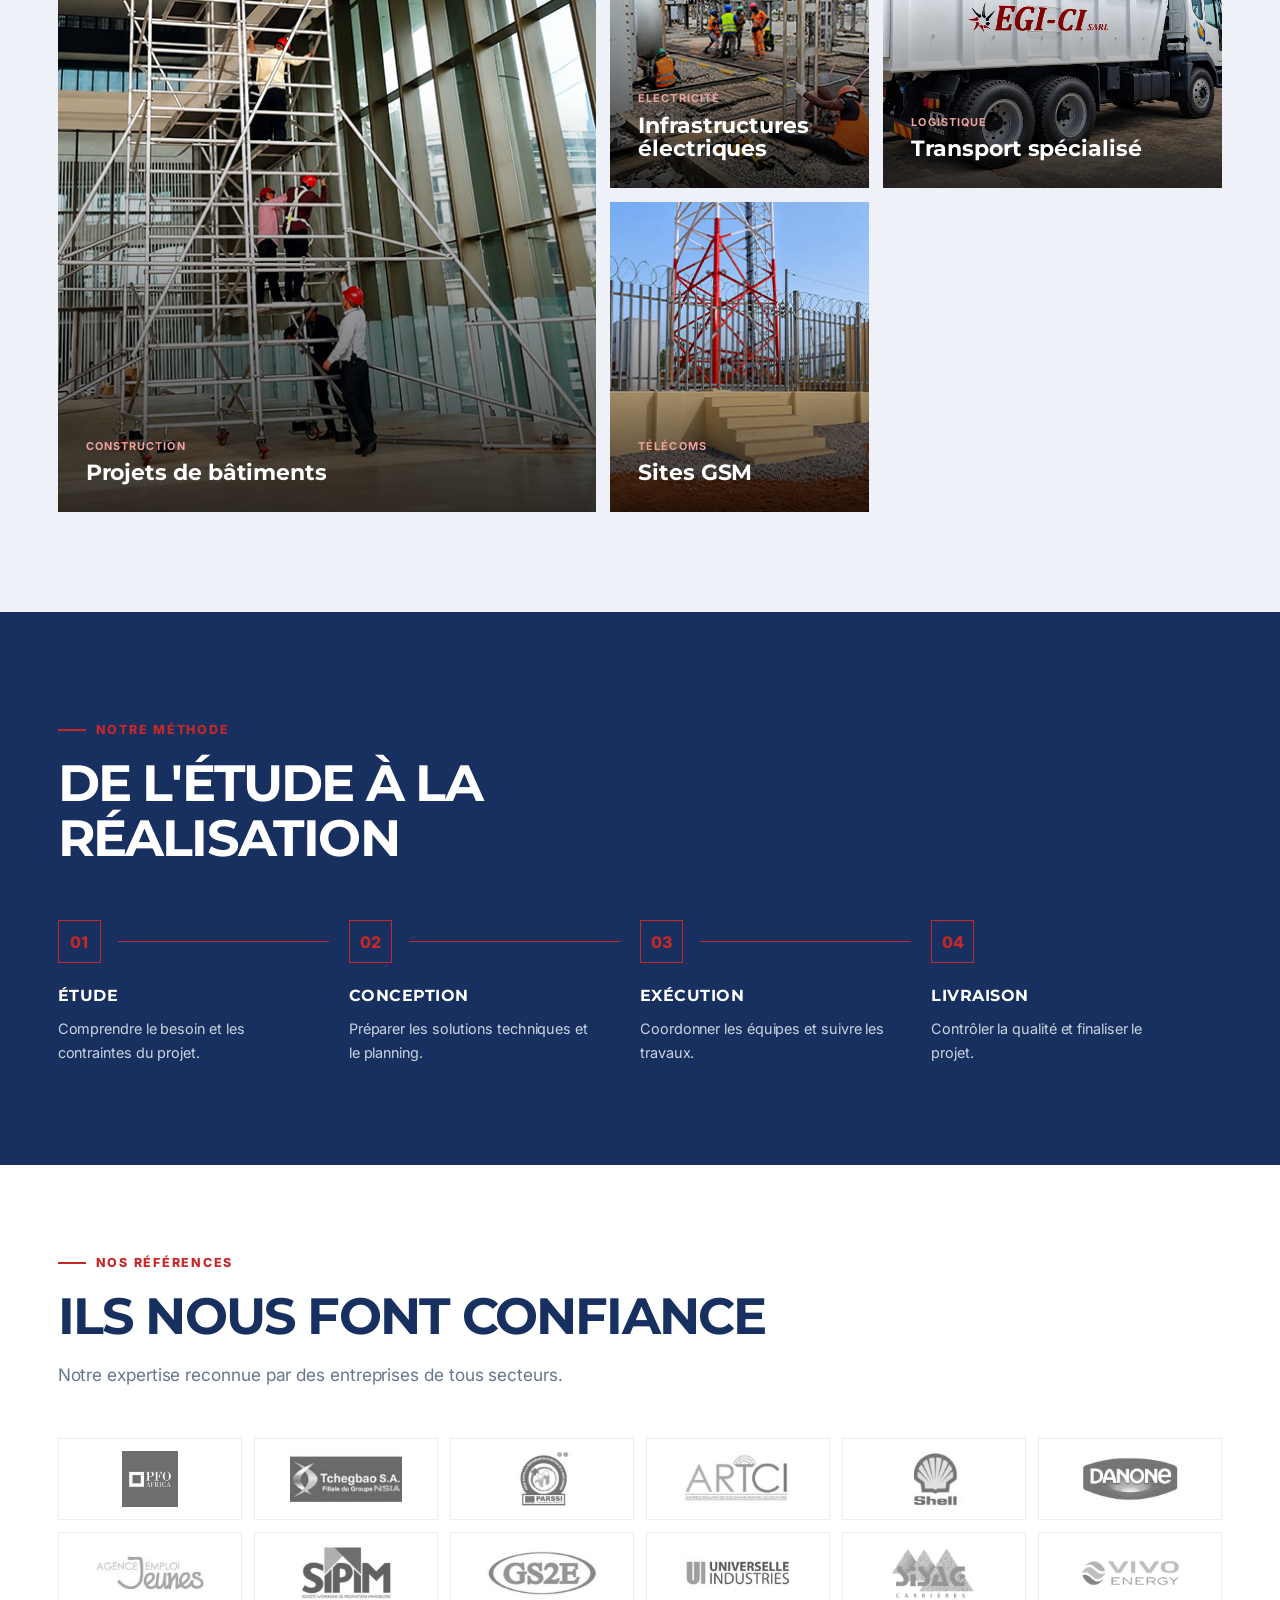
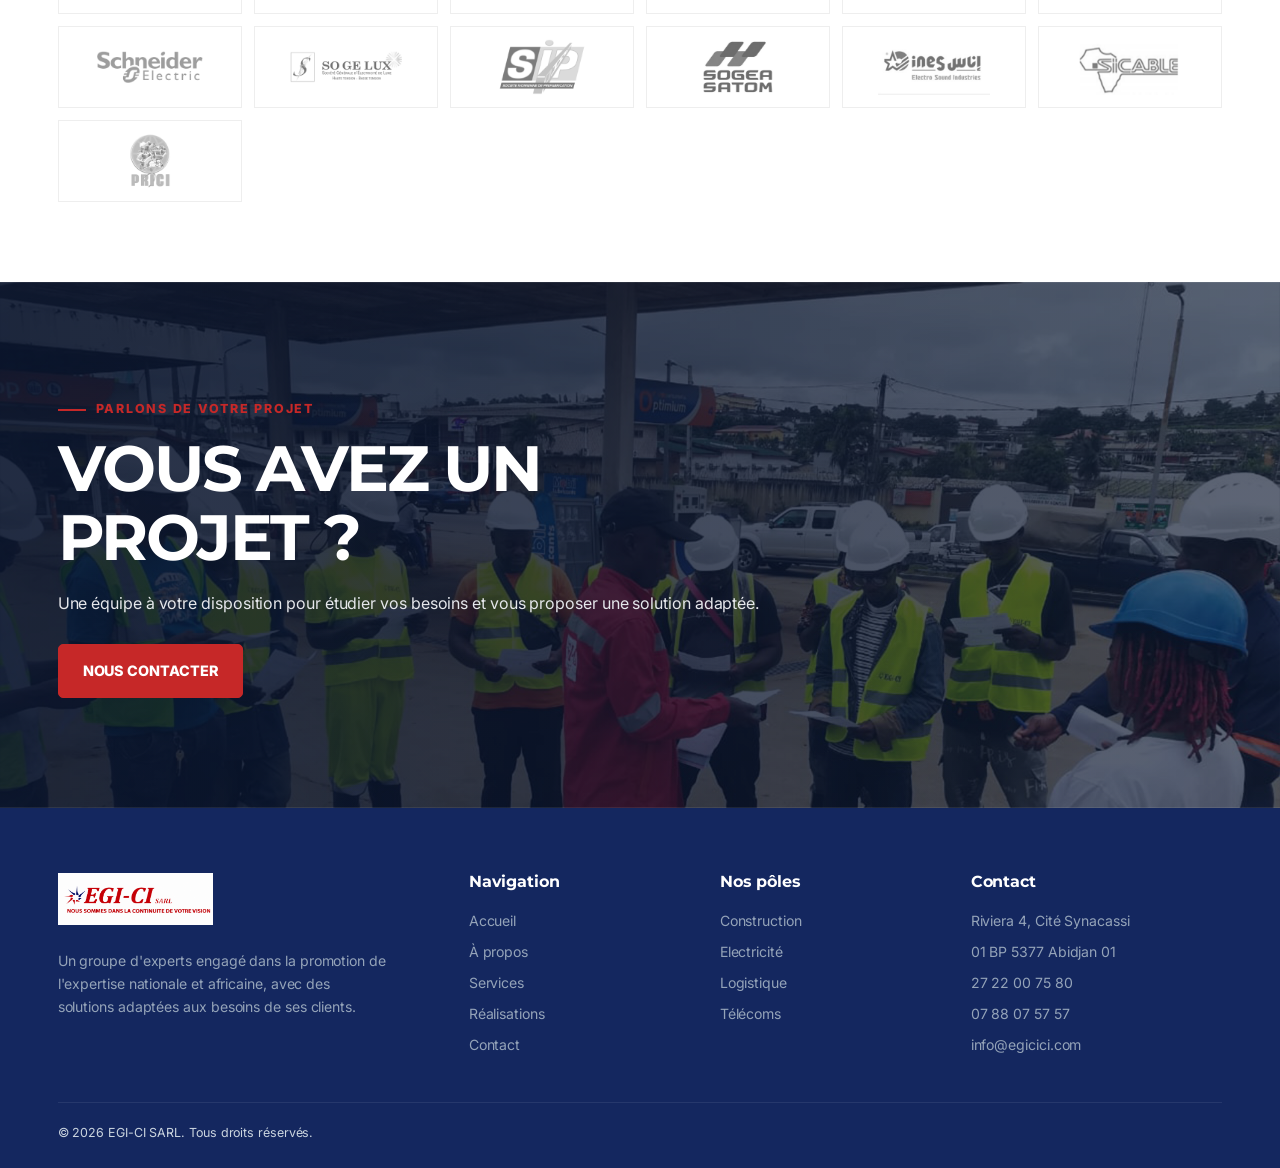
==== commit c996e005: "nouvelle modification images" ====
--- a/index.html
+++ b/index.html
@@ -73,7 +73,7 @@
         <section class="section">
             <div class="container about-grid">
                 <div class="image-frame reveal"><img
-                        src="https://images.unsplash.com/photo-1590496793929-36417d3117de?auto=format&fit=crop&w=1200&q=85"
+                        src="assets/images/Capture1.JPG.jpeg"
                         alt="Chantier de construction moderne"></div>
                 <div class="reveal">
                     <div class="eyebrow">NOTRE ENTREPRISE</div>
@@ -137,7 +137,7 @@
                 </div>
                 <div class="project-grid">
                     <a class="project reveal" href="projects.html"><img
-                            src="https://images.unsplash.com/photo-1486406146926-c627a92ad1ab?auto=format&fit=crop&w=1400&q=85"
+                            src="assets/images/Capture2.JPG.jpeg"
                             alt="Bâtiment moderne">
                         <div class="project-overlay">
                             <div><small>Construction</small>
@@ -146,7 +146,7 @@
                         </div>
                     </a>
                     <a class="project reveal" href="projects.html"><img
-                            src="https://images.unsplash.com/photo-1518770660439-4636190af475?auto=format&fit=crop&w=900&q=85"
+                            src="assets/images/Capture3.JPG.jpeg"
                             alt="Infrastructure technique">
                         <div class="project-overlay">
                             <div><small>Electricité</small>
@@ -155,7 +155,7 @@
                         </div>
                     </a>
                     <a class="project reveal" href="projects.html"><img
-                            src="https://images.unsplash.com/photo-1558618666-fcd25c85cd64?auto=format&fit=crop&w=900&q=85"
+                            src="assets/images/Capture6.png"
                             alt="Transport logistique">
                         <div class="project-overlay">
                             <div><small>Logistique</small>
@@ -164,7 +164,7 @@
                         </div>
                     </a>
                     <a class="project reveal" href="projects.html"><img
-                            src="https://images.unsplash.com/photo-1558494949-ef010cbdcc31?auto=format&fit=crop&w=900&q=85"
+                            src="assets/images/Capture5.JPG.jpeg"
                             alt="Infrastructure télécom">
                         <div class="project-overlay">
                             <div><small>Télécoms</small>
--- a/css/style.css
+++ b/css/style.css
@@ -541,7 +541,7 @@
 .cta {
   position: relative;
   color: #fff;
-  background: linear-gradient(90deg, rgba(9, 20, 45, .9), rgba(9, 20, 45, .65)), url('https://images.unsplash.com/photo-1541888946425-d81bb19240f5?auto=format&fit=crop&w=2200&q=85') center/cover
+  background: linear-gradient(90deg, rgba(9, 20, 45, .9), rgba(9, 20, 45, .65)), url('../assets/images/Capture.JPG.jpeg') center/cover
 }
 
 .cta .container {
@@ -987,7 +987,7 @@
   min-height: calc(100vh - 114px);
   background:
     linear-gradient(90deg, rgba(9, 20, 45, .96) 0%, rgba(9, 20, 45, .78) 44%, rgba(9, 20, 45, .30) 100%),
-    url('https://images.unsplash.com/photo-1541888946425-d81bb19240f5?auto=format&fit=crop&w=2400&q=90') center/cover;
+    url('../assets/images/Capture.JPG.jpeg') center/cover;
 }
 
 .hero:before {
